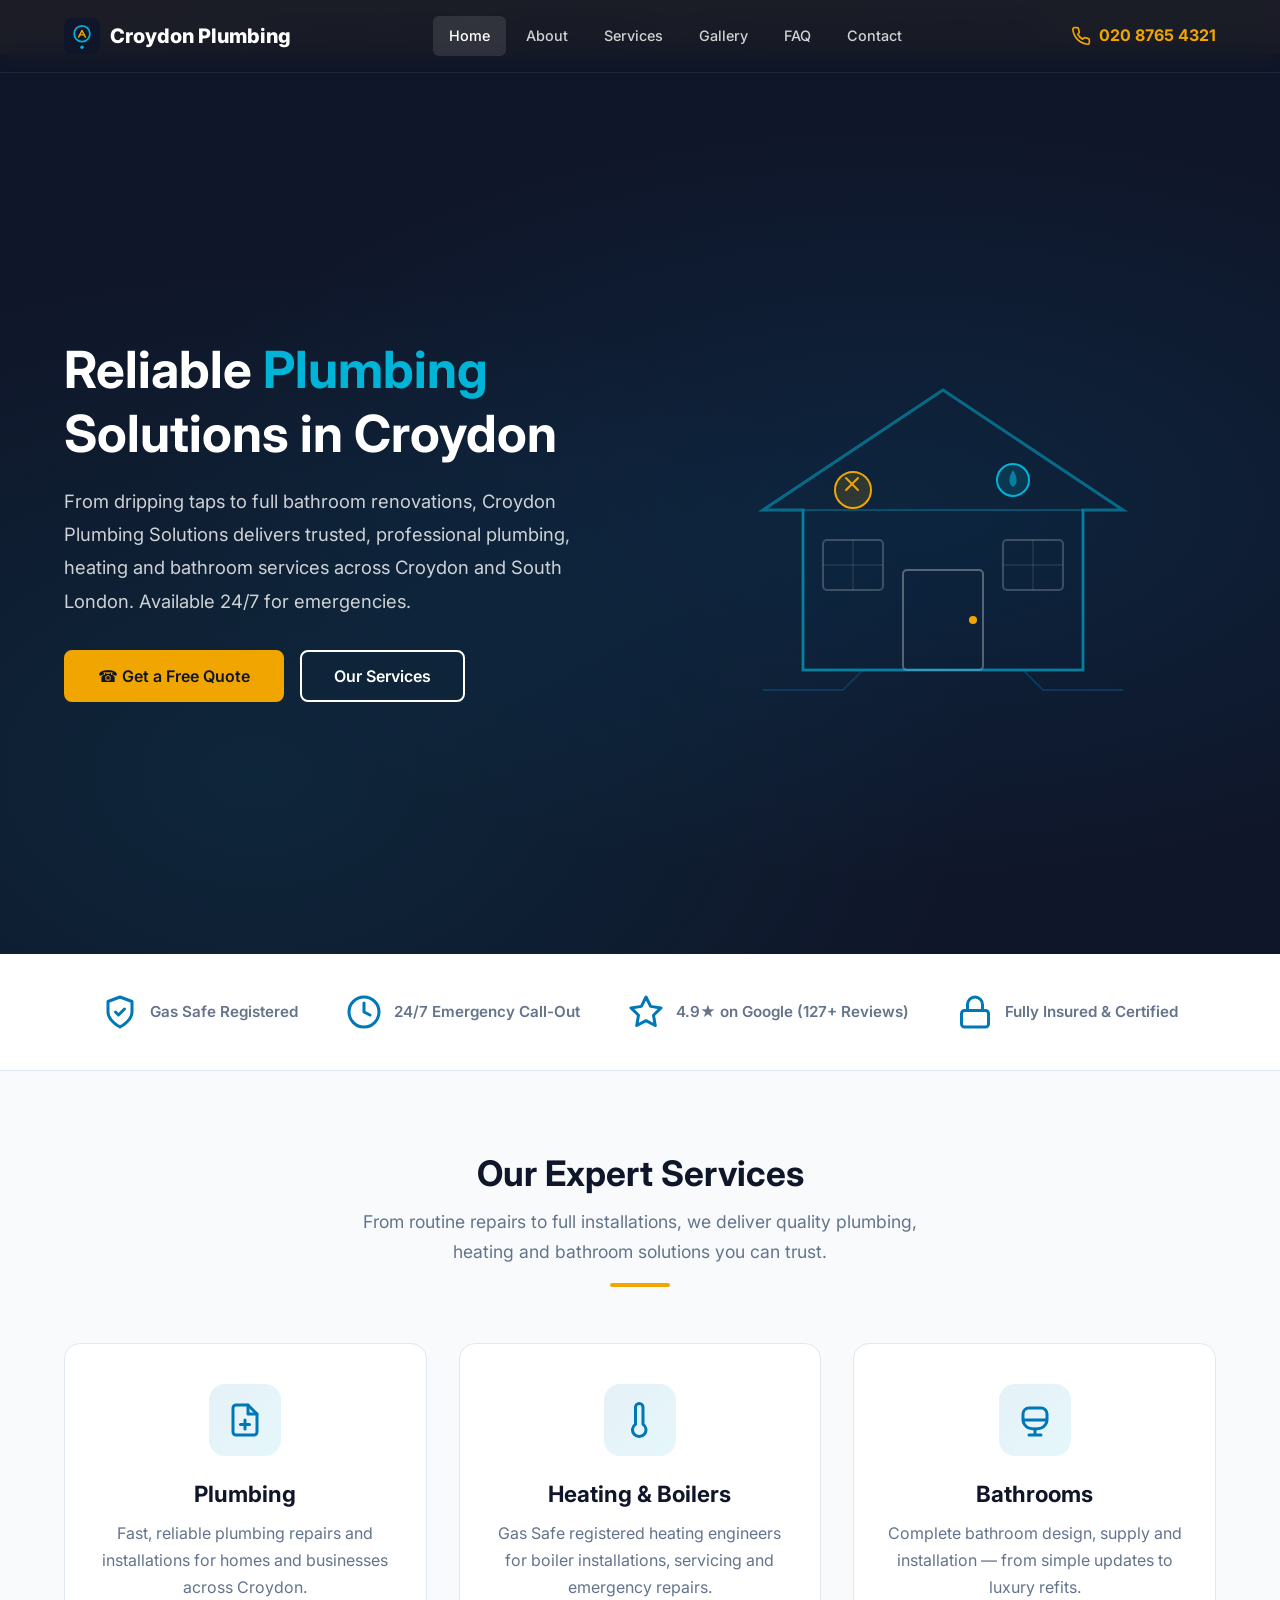
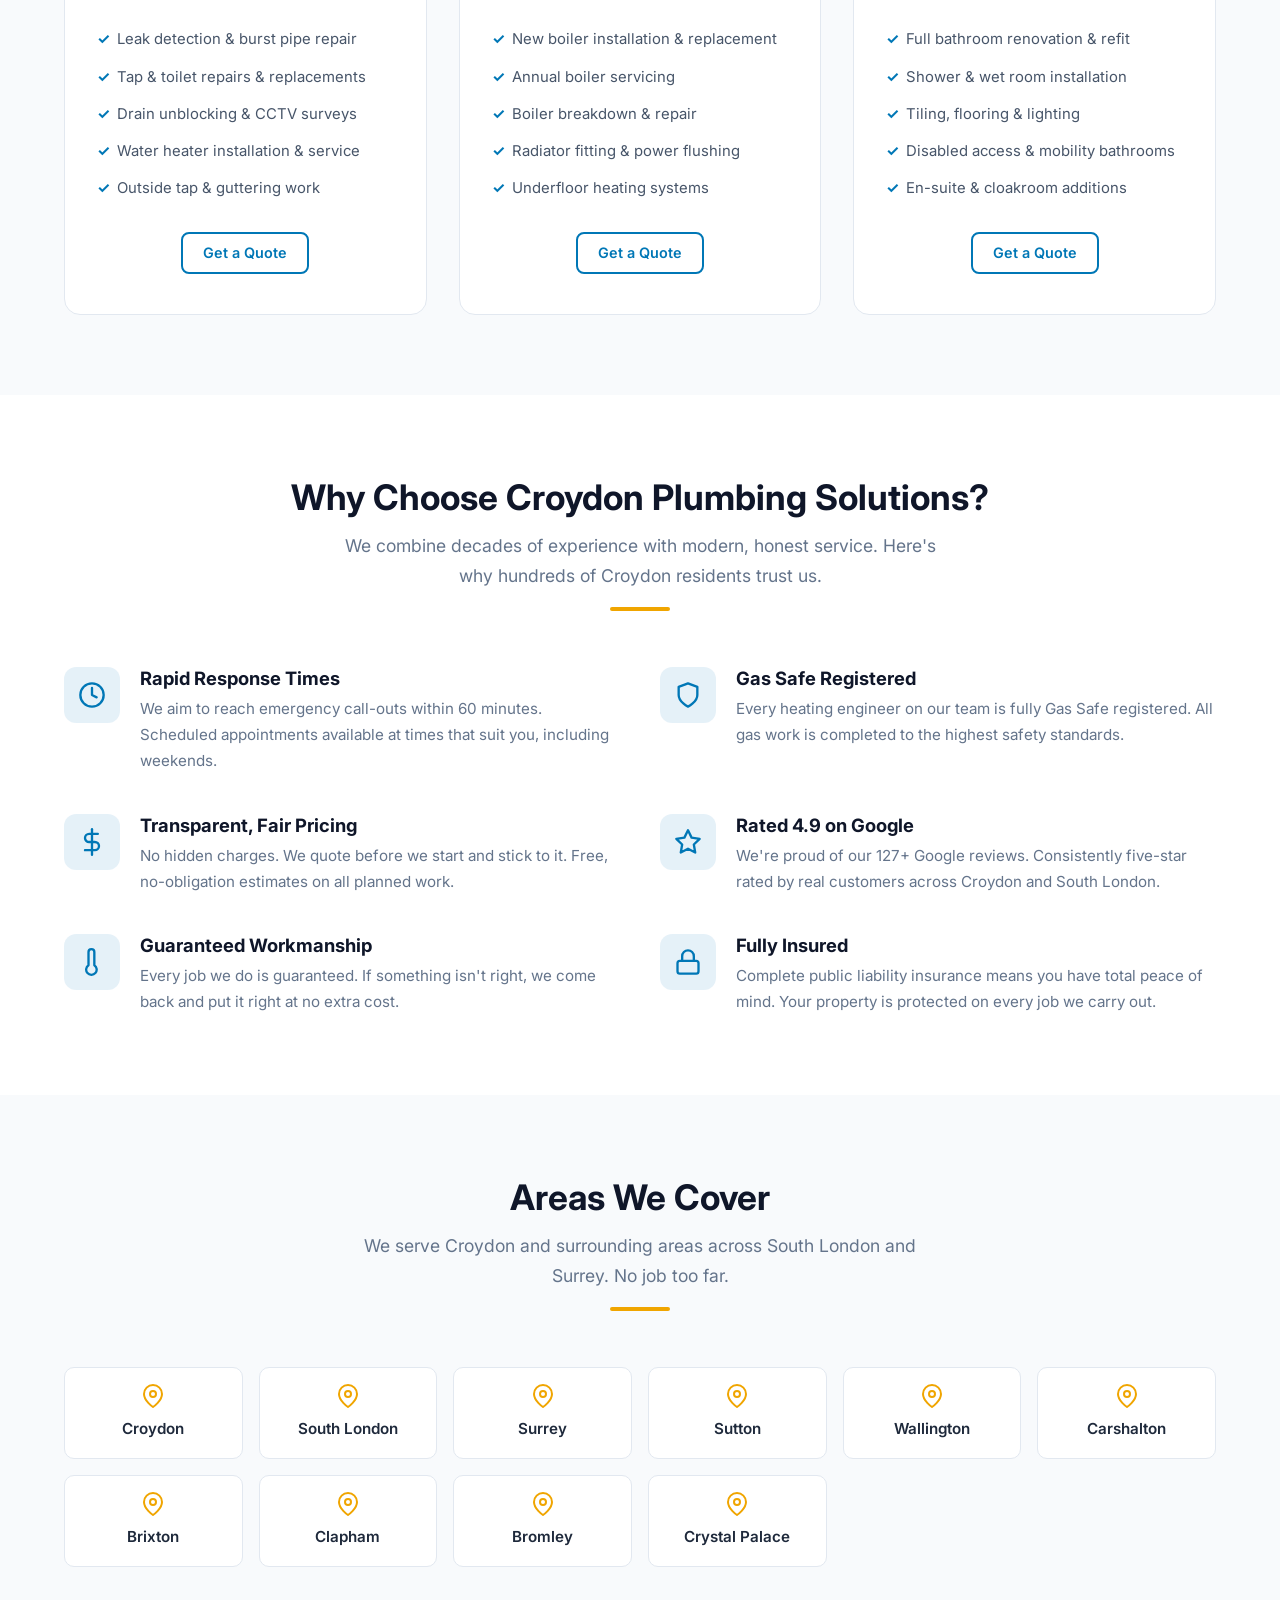
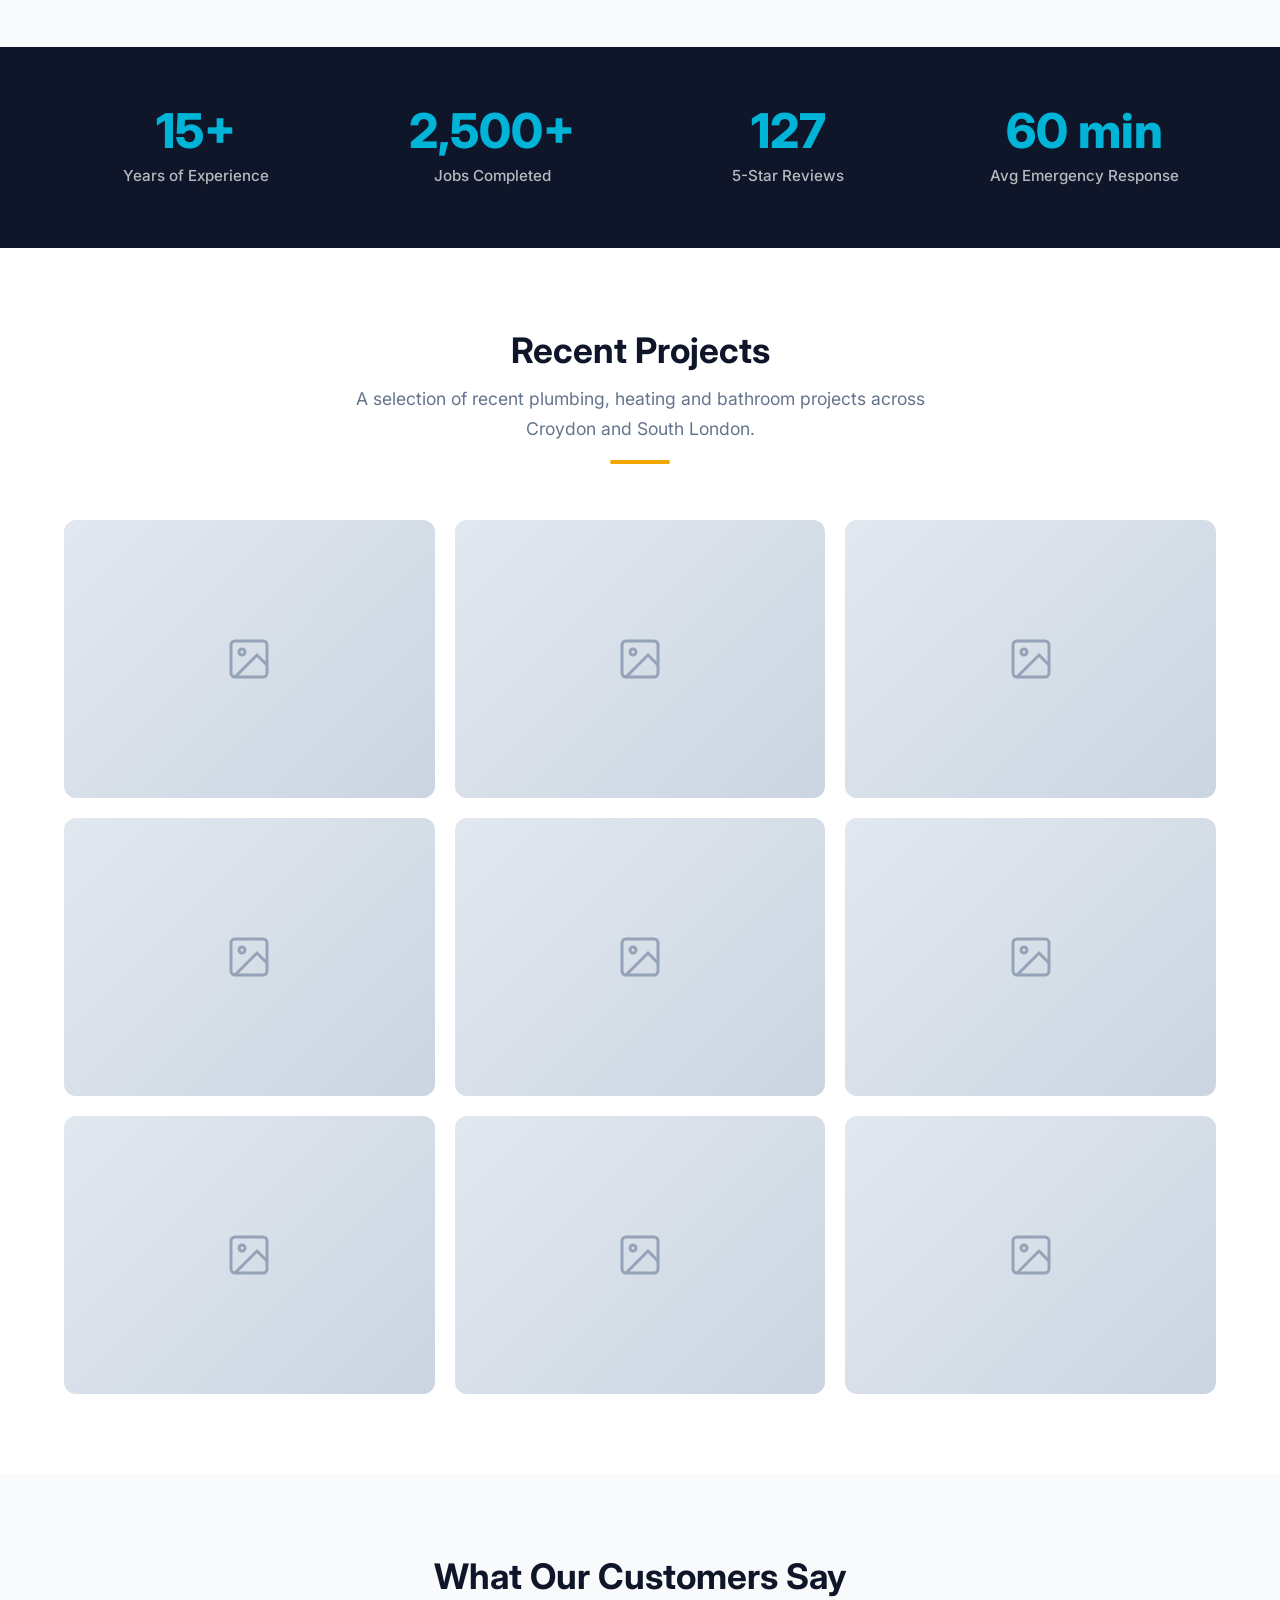
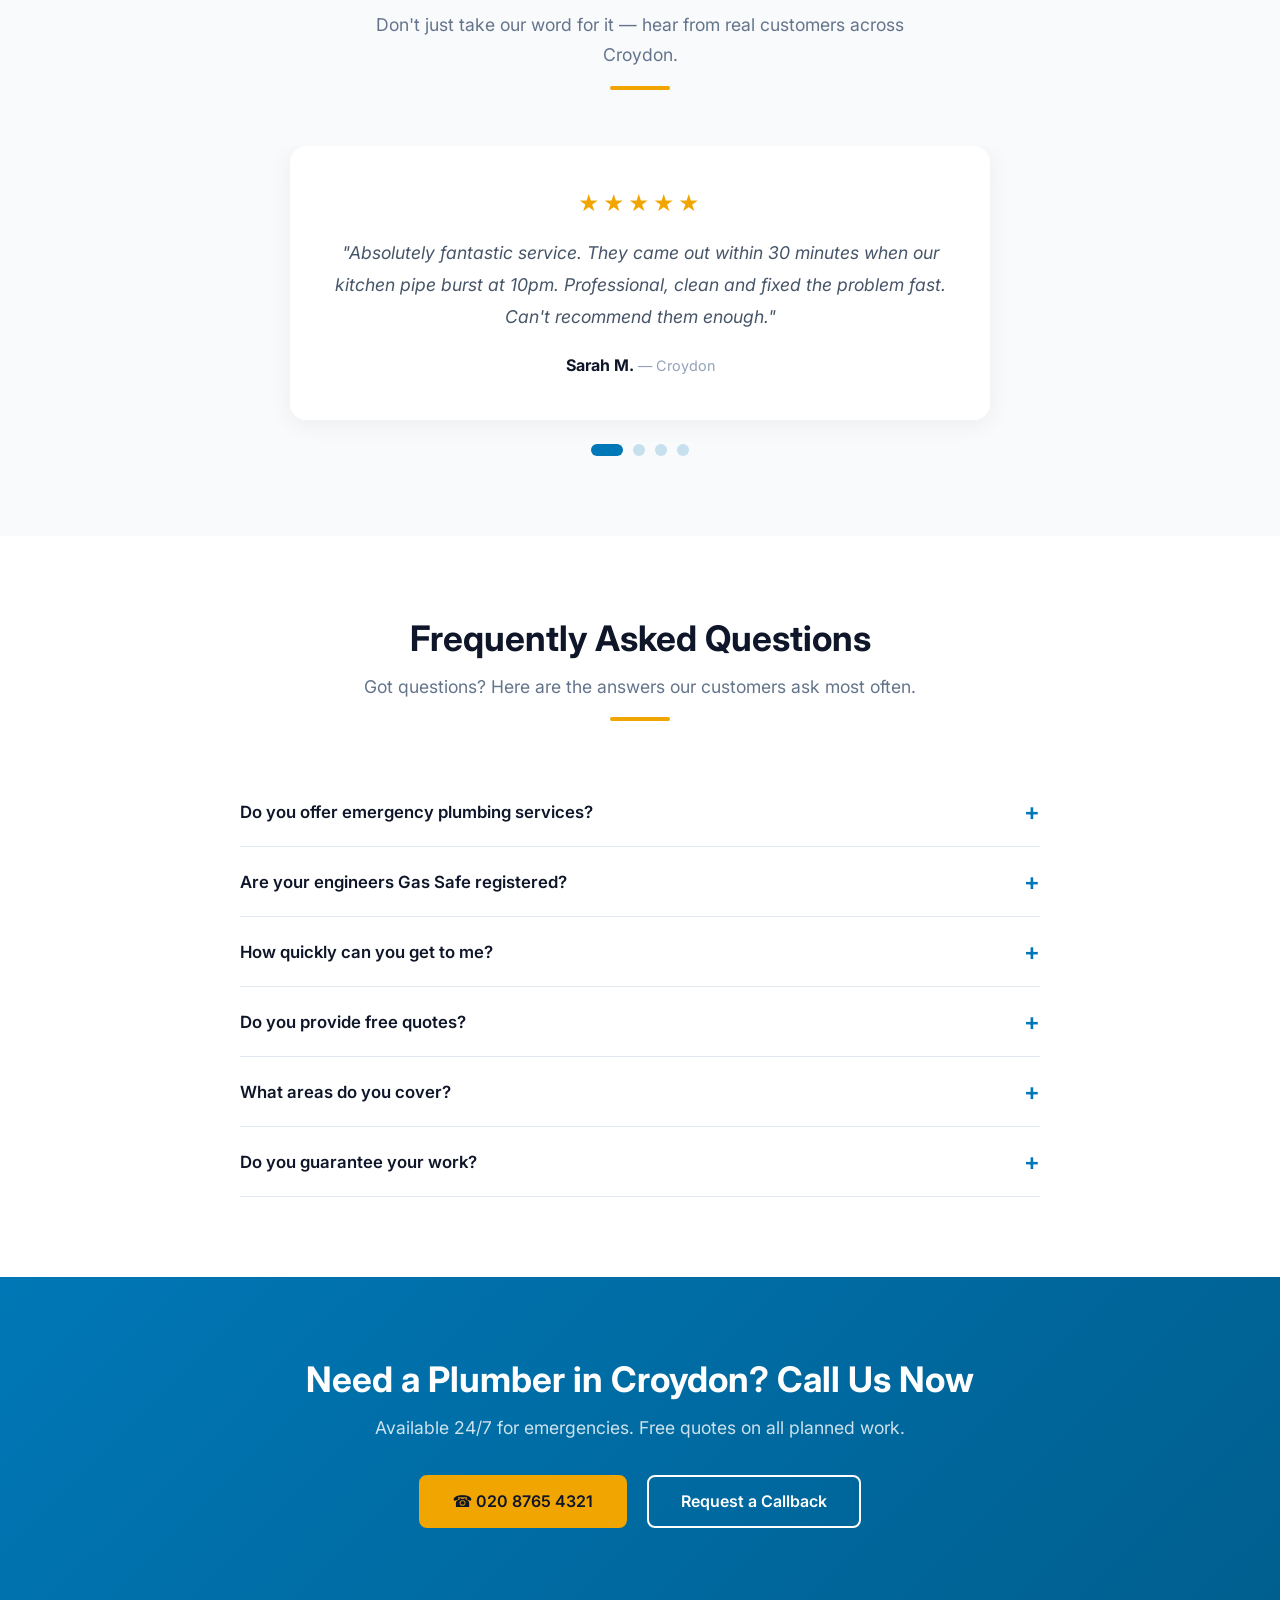
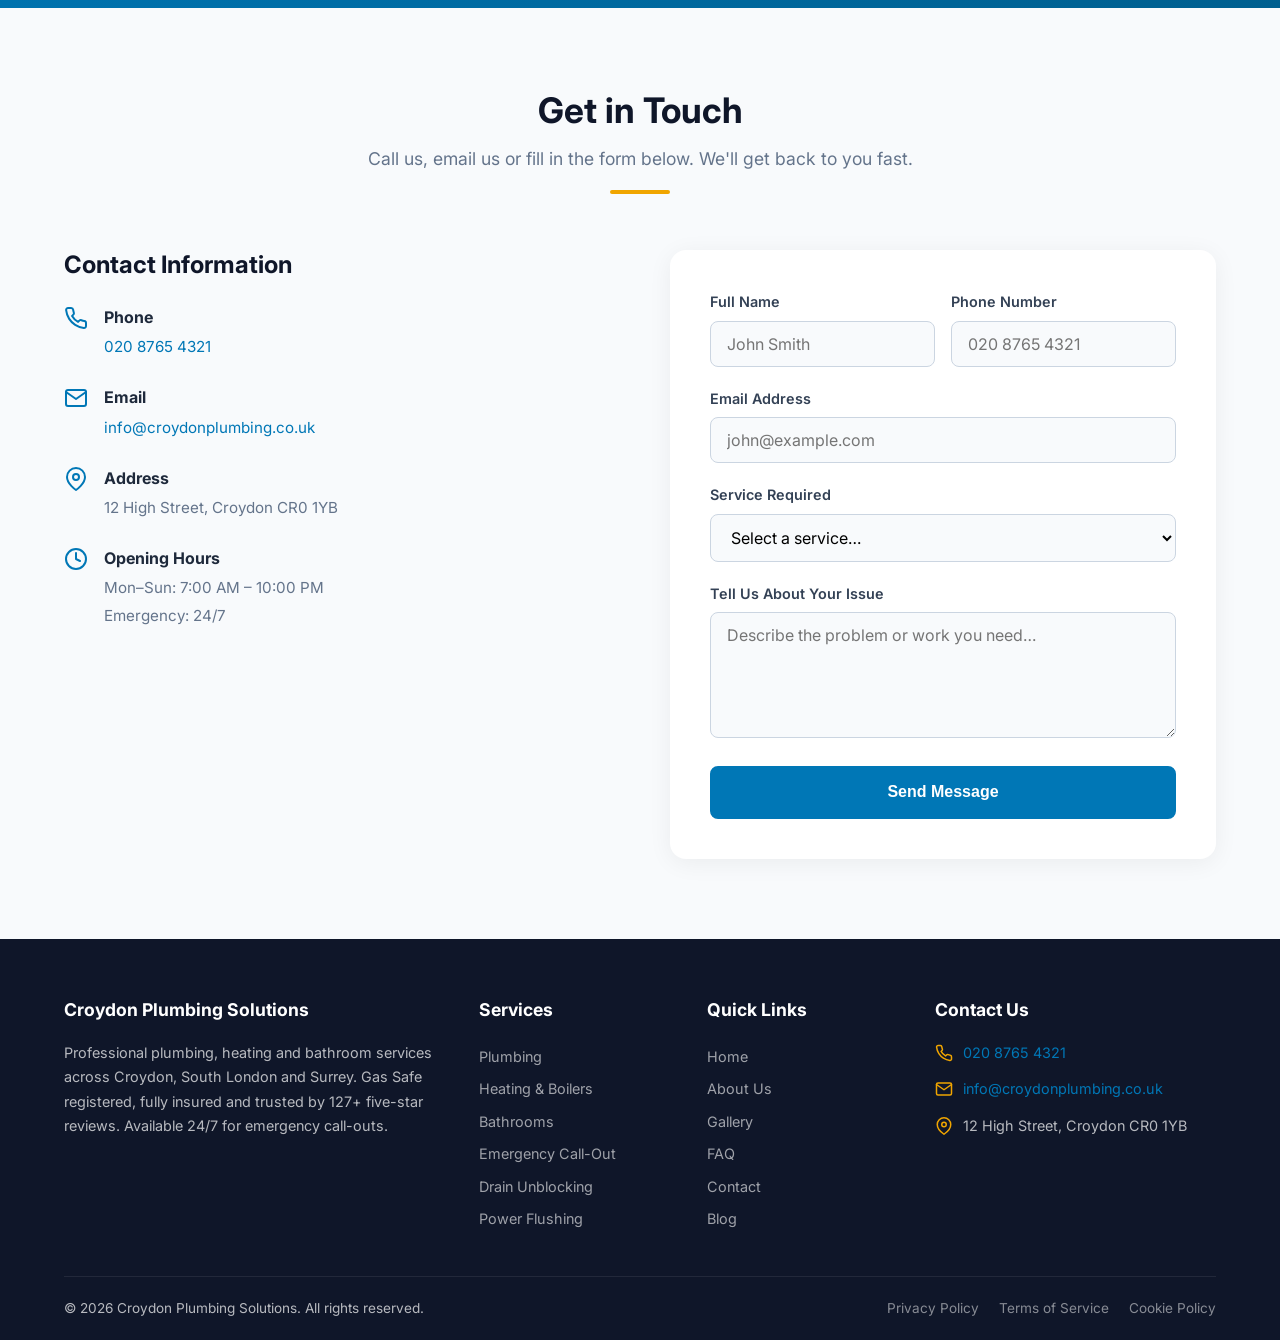
==== index.html @ b71e019d "Initial commit: Croydon Plumbing Solutions - full rebranded clone with blog, legal pages, SEO" ====
<!DOCTYPE html>
<html lang="en-GB">
<head>
  <meta charset="UTF-8">
  <meta name="viewport" content="width=device-width, initial-scale=1.0">
  <title>Croydon Plumbing Solutions | Trusted Plumber in Croydon, South London &amp; Surrey</title>
  <meta name="description" content="Croydon Plumbing Solutions – professional plumbing, heating and bathroom services in Croydon, South London and Surrey. Gas Safe registered. Call 020 8765 4321 for 24/7 emergency plumbing.">
  <meta name="keywords" content="plumber Croydon, heating engineer Croydon, bathroom fitter Croydon, emergency plumber South London, boiler installation Croydon, Gas Safe plumber Surrey">
  <meta name="robots" content="index, follow">
  <link rel="canonical" href="https://senatorpablo.github.io/croydon-plumbing/">

  <!-- Open Graph -->
  <meta property="og:type" content="website">
  <meta property="og:title" content="Croydon Plumbing Solutions | Trusted Plumber in Croydon">
  <meta property="og:description" content="Professional plumbing, heating and bathroom services in Croydon, South London and Surrey. Gas Safe registered. 24/7 emergency call-out.">
  <meta property="og:url" content="https://senatorpablo.github.io/croydon-plumbing/">
  <meta property="og:image" content="https://senatorpablo.github.io/croydon-plumbing/og-image.svg">
  <meta property="og:locale" content="en_GB">
  <meta property="og:site_name" content="Croydon Plumbing Solutions">

  <!-- Twitter Card -->
  <meta name="twitter:card" content="summary_large_image">
  <meta name="twitter:title" content="Croydon Plumbing Solutions | Trusted Plumber in Croydon">
  <meta name="twitter:description" content="Professional plumbing, heating and bathroom services. Gas Safe registered. 24/7 emergency call-out.">

  <!-- Favicon -->
  <link rel="icon" type="image/svg+xml" href="favicon.svg">

  <!-- Font -->
  <link rel="preconnect" href="https://fonts.googleapis.com">
  <link rel="preconnect" href="https://fonts.gstatic.com" crossorigin>
  <link href="https://fonts.googleapis.com/css2?family=Inter:wght@400;500;600;700;800&display=swap" rel="stylesheet">

  <!-- Stylesheet -->
  <link rel="stylesheet" href="styles.css">

  <!-- JSON-LD: Organization -->
  <script type="application/ld+json">
  {
    "@context": "https://schema.org",
    "@type": "Organization",
    "name": "Croydon Plumbing Solutions",
    "url": "https://senatorpablo.github.io/croydon-plumbing/",
    "logo": "https://senatorpablo.github.io/croydon-plumbing/favicon.svg",
    "contactPoint": {
      "@type": "ContactPoint",
      "telephone": "+44-20-8765-4321",
      "contactType": "customer service",
      "areaServed": ["Croydon","South London","Surrey"],
      "availableLanguage": "English"
    },
    "sameAs": []
  }
  </script>

  <!-- JSON-LD: LocalBusiness -->
  <script type="application/ld+json">
  {
    "@context": "https://schema.org",
    "@type": "Plumber",
    "name": "Croydon Plumbing Solutions",
    "image": "https://senatorpablo.github.io/croydon-plumbing/og-image.svg",
    "telephone": "+44-20-8765-4321",
    "email": "info@croydonplumbing.co.uk",
    "address": {
      "@type": "PostalAddress",
      "streetAddress": "12 High Street",
      "addressLocality": "Croydon",
      "addressRegion": "Surrey",
      "postalCode": "CR0 1YB",
      "addressCountry": "GB"
    },
    "url": "https://senatorpablo.github.io/croydon-plumbing/",
    "priceRange": "££",
    "areaServed": ["Croydon","South London","Surrey","Sutton","Wallington","Carshalton","Brixton","Clapham","Bromley","Crystal Palace"],
    "aggregateRating": {
      "@type": "AggregateRating",
      "ratingValue": "4.9",
      "reviewCount": "127"
    },
    "openingHoursSpecification": {
      "@type": "OpeningHoursSpecification",
      "dayOfWeek": ["Monday","Tuesday","Wednesday","Thursday","Friday","Saturday","Sunday"],
      "opens": "07:00",
      "closes": "22:00"
    }
  }
  </script>

  <!-- JSON-LD: Service -->
  <script type="application/ld+json">
  {
    "@context": "https://schema.org",
    "@type": "Service",
    "serviceType": "Plumbing",
    "provider": {
      "@type": "Plumber",
      "name": "Croydon Plumbing Solutions"
    },
    "areaServed": "Croydon",
    "description": "Professional plumbing, heating and bathroom installation and repair services in Croydon and surrounding areas."
  }
  </script>

  <!-- JSON-LD: FAQPage -->
  <script type="application/ld+json">
  {
    "@context": "https://schema.org",
    "@type": "FAQPage",
    "mainEntity": [
      {
        "@type": "Question",
        "name": "Do you offer emergency plumbing services?",
        "acceptedAnswer": {
          "@type": "Answer",
          "text": "Yes, we offer 24/7 emergency plumbing services across Croydon and South London. Call us on 020 8765 4321 any time, day or night."
        }
      },
      {
        "@type": "Question",
        "name": "Are your engineers Gas Safe registered?",
        "acceptedAnswer": {
          "@type": "Answer",
          "text": "All our heating engineers are fully Gas Safe registered, ensuring all gas work is completed safely and to the highest standards."
        }
      },
      {
        "@type": "Question",
        "name": "How quickly can you get to me?",
        "acceptedAnswer": {
          "@type": "Answer",
          "text": "For emergencies, we aim to reach you within 60 minutes of your call. For scheduled appointments, we offer flexible same-day and next-day slots."
        }
      },
      {
        "@type": "Question",
        "name": "Do you provide free quotes?",
        "acceptedAnswer": {
          "@type": "Answer",
          "text": "Yes, we provide free, no-obligation quotes for all planned work. Call us or fill in the contact form on our website."
        }
      },
      {
        "@type": "Question",
        "name": "What areas do you cover?",
        "acceptedAnswer": {
          "@type": "Answer",
          "text": "We cover Croydon, South London, Surrey, Sutton, Wallington, Carshalton, Brixton, Clapham, Bromley, and Crystal Palace."
        }
      }
    ]
  }
  </script>
</head>
<body>

  <!-- ===== EMERGENCY BANNER ===== -->
  <div class="emergency-banner">
    🚨 24/7 Emergency Plumbing — Call <a href="tel:02087654321">020 8765 4321</a> Now — Fast Response Across Croydon &amp; South London
  </div>

  <!-- ===== NAVIGATION ===== -->
  <nav class="navbar" role="navigation" aria-label="Main navigation">
    <div class="container">
      <a href="/" class="nav-logo" aria-label="Croydon Plumbing Solutions Home">
        <svg viewBox="0 0 64 64" xmlns="http://www.w3.org/2000/svg" aria-hidden="true"><rect width="64" height="64" rx="14" fill="#0F1629"/><circle cx="32" cy="28" r="14" fill="none" stroke="#00B4D8" stroke-width="3"/><path d="M26 34L32 22L38 34" fill="none" stroke="#F0A500" stroke-width="2.5" stroke-linecap="round" stroke-linejoin="round"/><line x1="28" y1="30" x2="36" y2="30" stroke="#F0A500" stroke-width="2" stroke-linecap="round"/><circle cx="32" cy="52" r="3" fill="#00B4D8"/></svg>
        Croydon Plumbing
      </a>
      <div class="nav-links" id="navLinks">
        <a href="#home" class="active">Home</a>
        <a href="#about">About</a>
        <a href="#services">Services</a>
        <a href="#gallery">Gallery</a>
        <a href="#faq">FAQ</a>
        <a href="#contact">Contact</a>
      </div>
      <div class="nav-cta" id="navCta">
        <a href="tel:02087654321" class="nav-phone">
          <svg viewBox="0 0 24 24" fill="none" stroke="currentColor" stroke-width="2" stroke-linecap="round" stroke-linejoin="round"><path d="M22 16.92v3a2 2 0 0 1-2.18 2 19.79 19.79 0 0 1-8.63-3.07 19.5 19.5 0 0 1-6-6A19.79 19.79 0 0 1 2.12 4.18 2 2 0 0 1 4.11 2h3a2 2 0 0 1 2 1.72c.127.96.361 1.903.7 2.81a2 2 0 0 1-.45 2.11L8.09 9.91a16 16 0 0 0 6 6l1.27-1.27a2 2 0 0 1 2.11-.45c.907.339 1.85.573 2.81.7A2 2 0 0 1 22 16.92z"/></svg>
          020 8765 4321
        </a>
      </div>
      <button class="hamburger" id="hamburger" aria-label="Toggle menu" aria-expanded="false">
        <span></span><span></span><span></span>
      </button>
    </div>
  </nav>

  <!-- ===== HERO ===== -->
  <section class="hero" id="home">
    <div class="container">
      <div class="hero-grid">
        <div class="hero-content">
          <h1>Reliable <span>Plumbing</span> Solutions in Croydon</h1>
          <p>From dripping taps to full bathroom renovations, Croydon Plumbing Solutions delivers trusted, professional plumbing, heating and bathroom services across Croydon and South London. Available 24/7 for emergencies.</p>
          <div class="hero-buttons">
            <a href="#contact" class="btn btn-gold">☎ Get a Free Quote</a>
            <a href="#services" class="btn btn-outline">Our Services</a>
          </div>
        </div>
        <div class="hero-visual">
          <svg class="hero-illustration" viewBox="0 0 480 380" xmlns="http://www.w3.org/2000/svg" aria-hidden="true">
            <!-- House outline -->
            <path d="M240 40L60 160H100V320H380V160H420L240 40Z" fill="none" stroke="#00B4D8" stroke-width="3" opacity=".5"/>
            <rect x="100" y="160" width="280" height="160" fill="rgba(0,119,182,0.05)" stroke="#00B4D8" stroke-width="2" opacity=".3"/>
            <!-- Door -->
            <rect x="200" y="220" width="80" height="100" rx="4" fill="none" stroke="rgba(255,255,255,.3)" stroke-width="2"/>
            <circle cx="270" cy="270" r="4" fill="#F0A500"/>
            <!-- Window left -->
            <rect x="120" y="190" width="60" height="50" rx="4" fill="none" stroke="rgba(255,255,255,.2)" stroke-width="2"/>
            <line x1="150" y1="190" x2="150" y2="240" stroke="rgba(255,255,255,.15)" stroke-width="1"/>
            <line x1="120" y1="215" x2="180" y2="215" stroke="rgba(255,255,255,.15)" stroke-width="1"/>
            <!-- Window right -->
            <rect x="300" y="190" width="60" height="50" rx="4" fill="none" stroke="rgba(255,255,255,.2)" stroke-width="2"/>
            <line x1="330" y1="190" x2="330" y2="240" stroke="rgba(255,255,255,.15)" stroke-width="1"/>
            <line x1="300" y1="215" x2="360" y2="215" stroke="rgba(255,255,255,.15)" stroke-width="1"/>
            <!-- Wrench icon on house -->
            <circle cx="150" cy="140" r="18" fill="rgba(240,165,0,0.15)" stroke="#F0A500" stroke-width="2"/>
            <path d="M143 140L155 128M143 128L155 140" stroke="#F0A500" stroke-width="2" stroke-linecap="round"/>
            <!-- Water drop -->
            <circle cx="310" cy="130" r="16" fill="rgba(0,180,216,0.15)" stroke="#00B4D8" stroke-width="2"/>
            <path d="M310 120C310 120 302 132 310 137C318 132 310 120 310 120Z" fill="#00B4D8" opacity=".6"/>
            <!-- Pipe lines -->
            <path d="M60 340H140L160 320H320L340 340H420" fill="none" stroke="#0077B6" stroke-width="2" opacity=".3"/>
          </svg>
        </div>
      </div>
    </div>
  </section>

  <!-- ===== TRUST BADGES ===== -->
  <section class="trust-badges">
    <div class="container">
      <div class="trust-badge fade-up">
        <svg viewBox="0 0 24 24" fill="none" stroke="currentColor" stroke-width="2" stroke-linecap="round" stroke-linejoin="round"><path d="M12 22s8-4 8-10V5l-8-3-8 3v7c0 6 8 10 8 10z"/><path d="M9 12l2 2 4-4"/></svg>
        Gas Safe Registered
      </div>
      <div class="trust-badge fade-up delay-1">
        <svg viewBox="0 0 24 24" fill="none" stroke="currentColor" stroke-width="2" stroke-linecap="round" stroke-linejoin="round"><circle cx="12" cy="12" r="10"/><polyline points="12 6 12 12 16 14"/></svg>
        24/7 Emergency Call-Out
      </div>
      <div class="trust-badge fade-up delay-2">
        <svg viewBox="0 0 24 24" fill="none" stroke="currentColor" stroke-width="2" stroke-linecap="round" stroke-linejoin="round"><polygon points="12 2 15.09 8.26 22 9.27 17 14.14 18.18 21.02 12 17.77 5.82 21.02 7 14.14 2 9.27 8.91 8.26 12 2"/></svg>
        4.9★ on Google (127+ Reviews)
      </div>
      <div class="trust-badge fade-up delay-3">
        <svg viewBox="0 0 24 24" fill="none" stroke="currentColor" stroke-width="2" stroke-linecap="round" stroke-linejoin="round"><rect x="3" y="11" width="18" height="11" rx="2" ry="2"/><path d="M7 11V7a5 5 0 0 1 10 0v4"/></svg>
        Fully Insured &amp; Certified
      </div>
    </div>
  </section>

  <!-- ===== SERVICES ===== -->
  <section class="section-pad bg-light" id="services">
    <div class="container">
      <div class="section-title fade-up">
        <h2>Our Expert Services</h2>
        <p>From routine repairs to full installations, we deliver quality plumbing, heating and bathroom solutions you can trust.</p>
        <div class="accent-line"></div>
      </div>
      <div class="services-grid">
        <!-- Plumbing -->
        <div class="service-card fade-up">
          <div class="service-icon">
            <svg viewBox="0 0 24 24" fill="none" stroke="currentColor" stroke-width="2" stroke-linecap="round" stroke-linejoin="round"><path d="M14 2H6a2 2 0 0 0-2 2v16a2 2 0 0 0 2 2h12a2 2 0 0 0 2-2V8z"/><polyline points="14 2 14 8 20 8"/><line x1="12" y1="18" x2="12" y2="12"/><line x1="9" y1="15" x2="15" y2="15"/></svg>
          </div>
          <h3>Plumbing</h3>
          <p>Fast, reliable plumbing repairs and installations for homes and businesses across Croydon.</p>
          <ul>
            <li>Leak detection &amp; burst pipe repair</li>
            <li>Tap &amp; toilet repairs &amp; replacements</li>
            <li>Drain unblocking &amp; CCTV surveys</li>
            <li>Water heater installation &amp; service</li>
            <li>Outside tap &amp; guttering work</li>
          </ul>
          <a href="#contact" class="btn btn-outline-blue btn-sm">Get a Quote</a>
        </div>
        <!-- Heating -->
        <div class="service-card fade-up delay-1">
          <div class="service-icon">
            <svg viewBox="0 0 24 24" fill="none" stroke="currentColor" stroke-width="2" stroke-linecap="round" stroke-linejoin="round"><path d="M14 14.76V3.5a2.5 2.5 0 0 0-5 0v11.26a4.5 4.5 0 1 0 5 0z"/></svg>
          </div>
          <h3>Heating &amp; Boilers</h3>
          <p>Gas Safe registered heating engineers for boiler installations, servicing and emergency repairs.</p>
          <ul>
            <li>New boiler installation &amp; replacement</li>
            <li>Annual boiler servicing</li>
            <li>Boiler breakdown &amp; repair</li>
            <li>Radiator fitting &amp; power flushing</li>
            <li>Underfloor heating systems</li>
          </ul>
          <a href="#contact" class="btn btn-outline-blue btn-sm">Get a Quote</a>
        </div>
        <!-- Bathrooms -->
        <div class="service-card fade-up delay-2">
          <div class="service-icon">
            <svg viewBox="0 0 24 24" fill="none" stroke="currentColor" stroke-width="2" stroke-linecap="round" stroke-linejoin="round"><path d="M4 12H20M4 12C4 12 4 18 12 18C20 18 20 12 20 12M4 12V8a4 4 0 0 1 4-4h8a4 4 0 0 1 4 4v4"/><path d="M12 18v4M8 22h8"/></svg>
          </div>
          <h3>Bathrooms</h3>
          <p>Complete bathroom design, supply and installation — from simple updates to luxury refits.</p>
          <ul>
            <li>Full bathroom renovation &amp; refit</li>
            <li>Shower &amp; wet room installation</li>
            <li>Tiling, flooring &amp; lighting</li>
            <li>Disabled access &amp; mobility bathrooms</li>
            <li>En-suite &amp; cloakroom additions</li>
          </ul>
          <a href="#contact" class="btn btn-outline-blue btn-sm">Get a Quote</a>
        </div>
      </div>
    </div>
  </section>

  <!-- ===== WHY CHOOSE US ===== -->
  <section class="section-pad" id="about">
    <div class="container">
      <div class="section-title fade-up">
        <h2>Why Choose Croydon Plumbing Solutions?</h2>
        <p>We combine decades of experience with modern, honest service. Here's why hundreds of Croydon residents trust us.</p>
        <div class="accent-line"></div>
      </div>
      <div class="why-grid">
        <div class="why-card fade-up">
          <div class="why-icon">
            <svg viewBox="0 0 24 24" fill="none" stroke="currentColor" stroke-width="2" stroke-linecap="round" stroke-linejoin="round"><circle cx="12" cy="12" r="10"/><polyline points="12 6 12 12 16 14"/></svg>
          </div>
          <div>
            <h3>Rapid Response Times</h3>
            <p>We aim to reach emergency call-outs within 60 minutes. Scheduled appointments available at times that suit you, including weekends.</p>
          </div>
        </div>
        <div class="why-card fade-up delay-1">
          <div class="why-icon">
            <svg viewBox="0 0 24 24" fill="none" stroke="currentColor" stroke-width="2" stroke-linecap="round" stroke-linejoin="round"><path d="M12 22s8-4 8-10V5l-8-3-8 3v7c0 6 8 10 8 10z"/></svg>
          </div>
          <div>
            <h3>Gas Safe Registered</h3>
            <p>Every heating engineer on our team is fully Gas Safe registered. All gas work is completed to the highest safety standards.</p>
          </div>
        </div>
        <div class="why-card fade-up delay-2">
          <div class="why-icon">
            <svg viewBox="0 0 24 24" fill="none" stroke="currentColor" stroke-width="2" stroke-linecap="round" stroke-linejoin="round"><line x1="12" y1="1" x2="12" y2="23"/><path d="M17 5H9.5a3.5 3.5 0 0 0 0 7h5a3.5 3.5 0 0 1 0 7H6"/></svg>
          </div>
          <div>
            <h3>Transparent, Fair Pricing</h3>
            <p>No hidden charges. We quote before we start and stick to it. Free, no-obligation estimates on all planned work.</p>
          </div>
        </div>
        <div class="why-card fade-up delay-3">
          <div class="why-icon">
            <svg viewBox="0 0 24 24" fill="none" stroke="currentColor" stroke-width="2" stroke-linecap="round" stroke-linejoin="round"><polygon points="12 2 15.09 8.26 22 9.27 17 14.14 18.18 21.02 12 17.77 5.82 21.02 7 14.14 2 9.27 8.91 8.26 12 2"/></svg>
          </div>
          <div>
            <h3>Rated 4.9 on Google</h3>
            <p>We're proud of our 127+ Google reviews. Consistently five-star rated by real customers across Croydon and South London.</p>
          </div>
        </div>
        <div class="why-card fade-up">
          <div class="why-icon">
            <svg viewBox="0 0 24 24" fill="none" stroke="currentColor" stroke-width="2" stroke-linecap="round" stroke-linejoin="round"><path d="M14 14.76V3.5a2.5 2.5 0 0 0-5 0v11.26a4.5 4.5 0 1 0 5 0z"/></svg>
          </div>
          <div>
            <h3>Guaranteed Workmanship</h3>
            <p>Every job we do is guaranteed. If something isn't right, we come back and put it right at no extra cost.</p>
          </div>
        </div>
        <div class="why-card fade-up delay-1">
          <div class="why-icon">
            <svg viewBox="0 0 24 24" fill="none" stroke="currentColor" stroke-width="2" stroke-linecap="round" stroke-linejoin="round"><rect x="3" y="11" width="18" height="11" rx="2" ry="2"/><path d="M7 11V7a5 5 0 0 1 10 0v4"/></svg>
          </div>
          <div>
            <h3>Fully Insured</h3>
            <p>Complete public liability insurance means you have total peace of mind. Your property is protected on every job we carry out.</p>
          </div>
        </div>
      </div>
    </div>
  </section>

  <!-- ===== AREAS COVERED ===== -->
  <section class="section-pad bg-light">
    <div class="container">
      <div class="section-title fade-up">
        <h2>Areas We Cover</h2>
        <p>We serve Croydon and surrounding areas across South London and Surrey. No job too far.</p>
        <div class="accent-line"></div>
      </div>
      <div class="areas-grid">
        <div class="area-tag fade-up"><svg viewBox="0 0 24 24" fill="none" stroke="currentColor" stroke-width="2"><path d="M21 10c0 7-9 13-9 13s-9-6-9-13a9 9 0 0 1 18 0z"/><circle cx="12" cy="10" r="3"/></svg>Croydon</div>
        <div class="area-tag fade-up delay-1"><svg viewBox="0 0 24 24" fill="none" stroke="currentColor" stroke-width="2"><path d="M21 10c0 7-9 13-9 13s-9-6-9-13a9 9 0 0 1 18 0z"/><circle cx="12" cy="10" r="3"/></svg>South London</div>
        <div class="area-tag fade-up delay-2"><svg viewBox="0 0 24 24" fill="none" stroke="currentColor" stroke-width="2"><path d="M21 10c0 7-9 13-9 13s-9-6-9-13a9 9 0 0 1 18 0z"/><circle cx="12" cy="10" r="3"/></svg>Surrey</div>
        <div class="area-tag fade-up delay-3"><svg viewBox="0 0 24 24" fill="none" stroke="currentColor" stroke-width="2"><path d="M21 10c0 7-9 13-9 13s-9-6-9-13a9 9 0 0 1 18 0z"/><circle cx="12" cy="10" r="3"/></svg>Sutton</div>
        <div class="area-tag fade-up"><svg viewBox="0 0 24 24" fill="none" stroke="currentColor" stroke-width="2"><path d="M21 10c0 7-9 13-9 13s-9-6-9-13a9 9 0 0 1 18 0z"/><circle cx="12" cy="10" r="3"/></svg>Wallington</div>
        <div class="area-tag fade-up delay-1"><svg viewBox="0 0 24 24" fill="none" stroke="currentColor" stroke-width="2"><path d="M21 10c0 7-9 13-9 13s-9-6-9-13a9 9 0 0 1 18 0z"/><circle cx="12" cy="10" r="3"/></svg>Carshalton</div>
        <div class="area-tag fade-up delay-2"><svg viewBox="0 0 24 24" fill="none" stroke="currentColor" stroke-width="2"><path d="M21 10c0 7-9 13-9 13s-9-6-9-13a9 9 0 0 1 18 0z"/><circle cx="12" cy="10" r="3"/></svg>Brixton</div>
        <div class="area-tag fade-up delay-3"><svg viewBox="0 0 24 24" fill="none" stroke="currentColor" stroke-width="2"><path d="M21 10c0 7-9 13-9 13s-9-6-9-13a9 9 0 0 1 18 0z"/><circle cx="12" cy="10" r="3"/></svg>Clapham</div>
        <div class="area-tag fade-up"><svg viewBox="0 0 24 24" fill="none" stroke="currentColor" stroke-width="2"><path d="M21 10c0 7-9 13-9 13s-9-6-9-13a9 9 0 0 1 18 0z"/><circle cx="12" cy="10" r="3"/></svg>Bromley</div>
        <div class="area-tag fade-up delay-1"><svg viewBox="0 0 24 24" fill="none" stroke="currentColor" stroke-width="2"><path d="M21 10c0 7-9 13-9 13s-9-6-9-13a9 9 0 0 1 18 0z"/><circle cx="12" cy="10" r="3"/></svg>Crystal Palace</div>
      </div>
    </div>
  </section>

  <!-- ===== STATS ===== -->
  <section class="stats bg-navy section-pad">
    <div class="container">
      <div class="stats-grid">
        <div class="stat-item fade-up">
          <div class="stat-number" data-count="15" data-suffix="+">0</div>
          <div class="stat-label">Years of Experience</div>
        </div>
        <div class="stat-item fade-up delay-1">
          <div class="stat-number" data-count="2500" data-suffix="+">0</div>
          <div class="stat-label">Jobs Completed</div>
        </div>
        <div class="stat-item fade-up delay-2">
          <div class="stat-number" data-count="127" data-suffix="">0</div>
          <div class="stat-label">5-Star Reviews</div>
        </div>
        <div class="stat-item fade-up delay-3">
          <div class="stat-number" data-count="60" data-suffix=" min">0</div>
          <div class="stat-label">Avg Emergency Response</div>
        </div>
      </div>
    </div>
  </section>

  <!-- ===== GALLERY ===== -->
  <section class="section-pad" id="gallery">
    <div class="container">
      <div class="section-title fade-up">
        <h2>Recent Projects</h2>
        <p>A selection of recent plumbing, heating and bathroom projects across Croydon and South London.</p>
        <div class="accent-line"></div>
      </div>
      <div class="gallery-grid">
        <div class="gallery-item fade-up"><div class="placeholder"><svg viewBox="0 0 24 24" fill="none" stroke="currentColor" stroke-width="1.5"><rect x="3" y="3" width="18" height="18" rx="2"/><circle cx="8.5" cy="8.5" r="1.5"/><path d="M21 15l-5-5L5 21"/></svg></div></div>
        <div class="gallery-item fade-up delay-1"><div class="placeholder"><svg viewBox="0 0 24 24" fill="none" stroke="currentColor" stroke-width="1.5"><rect x="3" y="3" width="18" height="18" rx="2"/><circle cx="8.5" cy="8.5" r="1.5"/><path d="M21 15l-5-5L5 21"/></svg></div></div>
        <div class="gallery-item fade-up delay-2"><div class="placeholder"><svg viewBox="0 0 24 24" fill="none" stroke="currentColor" stroke-width="1.5"><rect x="3" y="3" width="18" height="18" rx="2"/><circle cx="8.5" cy="8.5" r="1.5"/><path d="M21 15l-5-5L5 21"/></svg></div></div>
        <div class="gallery-item fade-up"><div class="placeholder"><svg viewBox="0 0 24 24" fill="none" stroke="currentColor" stroke-width="1.5"><rect x="3" y="3" width="18" height="18" rx="2"/><circle cx="8.5" cy="8.5" r="1.5"/><path d="M21 15l-5-5L5 21"/></svg></div></div>
        <div class="gallery-item fade-up delay-1"><div class="placeholder"><svg viewBox="0 0 24 24" fill="none" stroke="currentColor" stroke-width="1.5"><rect x="3" y="3" width="18" height="18" rx="2"/><circle cx="8.5" cy="8.5" r="1.5"/><path d="M21 15l-5-5L5 21"/></svg></div></div>
        <div class="gallery-item fade-up delay-2"><div class="placeholder"><svg viewBox="0 0 24 24" fill="none" stroke="currentColor" stroke-width="1.5"><rect x="3" y="3" width="18" height="18" rx="2"/><circle cx="8.5" cy="8.5" r="1.5"/><path d="M21 15l-5-5L5 21"/></svg></div></div>
        <div class="gallery-item fade-up"><div class="placeholder"><svg viewBox="0 0 24 24" fill="none" stroke="currentColor" stroke-width="1.5"><rect x="3" y="3" width="18" height="18" rx="2"/><circle cx="8.5" cy="8.5" r="1.5"/><path d="M21 15l-5-5L5 21"/></svg></div></div>
        <div class="gallery-item fade-up delay-1"><div class="placeholder"><svg viewBox="0 0 24 24" fill="none" stroke="currentColor" stroke-width="1.5"><rect x="3" y="3" width="18" height="18" rx="2"/><circle cx="8.5" cy="8.5" r="1.5"/><path d="M21 15l-5-5L5 21"/></svg></div></div>
        <div class="gallery-item fade-up delay-2"><div class="placeholder"><svg viewBox="0 0 24 24" fill="none" stroke="currentColor" stroke-width="1.5"><rect x="3" y="3" width="18" height="18" rx="2"/><circle cx="8.5" cy="8.5" r="1.5"/><path d="M21 15l-5-5L5 21"/></svg></div></div>
      </div>
    </div>
  </section>

  <!-- ===== TESTIMONIALS ===== -->
  <section class="section-pad bg-light">
    <div class="container">
      <div class="section-title fade-up">
        <h2>What Our Customers Say</h2>
        <p>Don't just take our word for it — hear from real customers across Croydon.</p>
        <div class="accent-line"></div>
      </div>
      <div class="testimonial-carousel fade-up">
        <div class="testimonial-track">
          <div class="testimonial-card">
            <div class="inner">
              <div class="stars">★★★★★</div>
              <blockquote>"Absolutely fantastic service. They came out within 30 minutes when our kitchen pipe burst at 10pm. Professional, clean and fixed the problem fast. Can't recommend them enough."</blockquote>
              <div class="author">Sarah M. <span>— Croydon</span></div>
            </div>
          </div>
          <div class="testimonial-card">
            <div class="inner">
              <div class="stars">★★★★★</div>
              <blockquote>"Had a full bathroom refit done by Croydon Plumbing Solutions. The quality of work is outstanding and they finished ahead of schedule. Fair price, no hidden costs. Will definitely use again."</blockquote>
              <div class="author">David K. <span>— Sutton</span></div>
            </div>
          </div>
          <div class="testimonial-card">
            <div class="inner">
              <div class="stars">★★★★★</div>
              <blockquote>"Our boiler broke down in the middle of winter and they had a new one installed within 48 hours. The engineer was Gas Safe registered and very professional. Excellent service."</blockquote>
              <div class="author">Priya R. <span>— Wallington</span></div>
            </div>
          </div>
          <div class="testimonial-card">
            <div class="inner">
              <div class="stars">★★★★★</div>
              <blockquote>"I've used Croydon Plumbing Solutions three times now — tap repair, shower replacement and most recently a radiator fix. Every time they are on time, tidy and charge what they quote. Top firm."</blockquote>
              <div class="author">James T. <span>— Bromley</span></div>
            </div>
          </div>
        </div>
        <div class="carousel-dots">
          <button class="carousel-dot active" aria-label="Slide 1"></button>
          <button class="carousel-dot" aria-label="Slide 2"></button>
          <button class="carousel-dot" aria-label="Slide 3"></button>
          <button class="carousel-dot" aria-label="Slide 4"></button>
        </div>
      </div>
    </div>
  </section>

  <!-- ===== FAQ ===== -->
  <section class="section-pad" id="faq">
    <div class="container">
      <div class="section-title fade-up">
        <h2>Frequently Asked Questions</h2>
        <p>Got questions? Here are the answers our customers ask most often.</p>
        <div class="accent-line"></div>
      </div>
      <div class="faq-list fade-up">
        <div class="faq-item">
          <button class="faq-question">Do you offer emergency plumbing services?</button>
          <div class="faq-answer">
            <p>Yes, we offer 24/7 emergency plumbing services across Croydon and South London. Whether it's a burst pipe, gas leak or overflowing drain, call us on 020 8765 4321 any time, day or night. We aim to reach you within 60 minutes.</p>
          </div>
        </div>
        <div class="faq-item">
          <button class="faq-question">Are your engineers Gas Safe registered?</button>
          <div class="faq-answer">
            <p>Absolutely. All our heating engineers are fully Gas Safe registered, ensuring all gas work — from boiler installation to gas pipe repairs — is completed safely and to the highest regulatory standards.</p>
          </div>
        </div>
        <div class="faq-item">
          <button class="faq-question">How quickly can you get to me?</button>
          <div class="faq-answer">
            <p>For emergencies, we aim to reach you within 60 minutes of your call. For scheduled appointments, we offer flexible same-day and next-day slots across Croydon, South London and Surrey.</p>
          </div>
        </div>
        <div class="faq-item">
          <button class="faq-question">Do you provide free quotes?</button>
          <div class="faq-answer">
            <p>Yes, we provide free, no-obligation quotes for all planned work. Simply call us or fill in the contact form on our website and we'll arrange a convenient time to visit and assess the job.</p>
          </div>
        </div>
        <div class="faq-item">
          <button class="faq-question">What areas do you cover?</button>
          <div class="faq-answer">
            <p>We cover Croydon, South London, Surrey, Sutton, Wallington, Carshalton, Brixton, Clapham, Bromley and Crystal Palace. If you're just outside these areas, give us a call — we may still be able to help.</p>
          </div>
        </div>
        <div class="faq-item">
          <button class="faq-question">Do you guarantee your work?</button>
          <div class="faq-answer">
            <p>Yes. Every job we complete comes with a workmanship guarantee. If something isn't right after we've finished, we'll come back and put it right at no extra cost. Your satisfaction is our priority.</p>
          </div>
        </div>
      </div>
    </div>
  </section>

  <!-- ===== CTA SECTION ===== -->
  <section class="cta-section">
    <div class="container fade-up">
      <h2>Need a Plumber in Croydon? Call Us Now</h2>
      <p>Available 24/7 for emergencies. Free quotes on all planned work.</p>
      <a href="tel:02087654321" class="btn btn-gold">☎ 020 8765 4321</a>
      <a href="#contact" class="btn btn-outline">Request a Callback</a>
    </div>
  </section>

  <!-- ===== CONTACT FORM ===== -->
  <section class="section-pad bg-light" id="contact">
    <div class="container">
      <div class="section-title fade-up">
        <h2>Get in Touch</h2>
        <p>Call us, email us or fill in the form below. We'll get back to you fast.</p>
        <div class="accent-line"></div>
      </div>
      <div class="contact-grid fade-up">
        <div class="contact-info">
          <h3>Contact Information</h3>
          <div class="contact-detail">
            <svg viewBox="0 0 24 24" fill="none" stroke="currentColor" stroke-width="2" stroke-linecap="round" stroke-linejoin="round"><path d="M22 16.92v3a2 2 0 0 1-2.18 2 19.79 19.79 0 0 1-8.63-3.07 19.5 19.5 0 0 1-6-6A19.79 19.79 0 0 1 2.12 4.18 2 2 0 0 1 4.11 2h3a2 2 0 0 1 2 1.72c.127.96.361 1.903.7 2.81a2 2 0 0 1-.45 2.11L8.09 9.91a16 16 0 0 0 6 6l1.27-1.27a2 2 0 0 1 2.11-.45c.907.339 1.85.573 2.81.7A2 2 0 0 1 22 16.92z"/></svg>
            <div>
              <strong>Phone</strong>
              <span><a href="tel:02087654321">020 8765 4321</a></span>
            </div>
          </div>
          <div class="contact-detail">
            <svg viewBox="0 0 24 24" fill="none" stroke="currentColor" stroke-width="2" stroke-linecap="round" stroke-linejoin="round"><path d="M4 4h16c1.1 0 2 .9 2 2v12c0 1.1-.9 2-2 2H4c-1.1 0-2-.9-2-2V6c0-1.1.9-2 2-2z"/><polyline points="22,6 12,13 2,6"/></svg>
            <div>
              <strong>Email</strong>
              <span><a href="mailto:info@croydonplumbing.co.uk">info@croydonplumbing.co.uk</a></span>
            </div>
          </div>
          <div class="contact-detail">
            <svg viewBox="0 0 24 24" fill="none" stroke="currentColor" stroke-width="2" stroke-linecap="round" stroke-linejoin="round"><path d="M21 10c0 7-9 13-9 13s-9-6-9-13a9 9 0 0 1 18 0z"/><circle cx="12" cy="10" r="3"/></svg>
            <div>
              <strong>Address</strong>
              <span>12 High Street, Croydon CR0 1YB</span>
            </div>
          </div>
          <div class="contact-detail">
            <svg viewBox="0 0 24 24" fill="none" stroke="currentColor" stroke-width="2" stroke-linecap="round" stroke-linejoin="round"><circle cx="12" cy="12" r="10"/><polyline points="12 6 12 12 16 14"/></svg>
            <div>
              <strong>Opening Hours</strong>
              <span>Mon–Sun: 7:00 AM – 10:00 PM<br>Emergency: 24/7</span>
            </div>
          </div>
        </div>
        <form class="contact-form" action="https://formspree.io/f/placeholder" method="POST">
          <div class="form-row">
            <div class="form-group">
              <label for="name">Full Name</label>
              <input type="text" id="name" name="name" required placeholder="John Smith">
            </div>
            <div class="form-group">
              <label for="phone">Phone Number</label>
              <input type="tel" id="phone" name="phone" required placeholder="020 8765 4321">
            </div>
          </div>
          <div class="form-group">
            <label for="email">Email Address</label>
            <input type="email" id="email" name="email" required placeholder="john@example.com">
          </div>
          <div class="form-group">
            <label for="service">Service Required</label>
            <select id="service" name="service">
              <option value="">Select a service…</option>
              <option value="plumbing">Plumbing Repair / Installation</option>
              <option value="heating">Heating / Boiler Service</option>
              <option value="bathroom">Bathroom Renovation</option>
              <option value="emergency">Emergency Call-Out</option>
              <option value="other">Other</option>
            </select>
          </div>
          <div class="form-group">
            <label for="message">Tell Us About Your Issue</label>
            <textarea id="message" name="message" rows="5" required placeholder="Describe the problem or work you need…"></textarea>
          </div>
          <button type="submit" class="btn btn-primary" style="width:100%;justify-content:center;">Send Message</button>
        </form>
      </div>
    </div>
  </section>

  <!-- ===== FOOTER ===== -->
  <footer class="footer">
    <div class="container">
      <div class="footer-grid">
        <div>
          <h4>Croydon Plumbing Solutions</h4>
          <p>Professional plumbing, heating and bathroom services across Croydon, South London and Surrey. Gas Safe registered, fully insured and trusted by 127+ five-star reviews. Available 24/7 for emergency call-outs.</p>
        </div>
        <div>
          <h4>Services</h4>
          <div class="footer-links">
            <a href="#services">Plumbing</a>
            <a href="#services">Heating &amp; Boilers</a>
            <a href="#services">Bathrooms</a>
            <a href="#services">Emergency Call-Out</a>
            <a href="#services">Drain Unblocking</a>
            <a href="#services">Power Flushing</a>
          </div>
        </div>
        <div>
          <h4>Quick Links</h4>
          <div class="footer-links">
            <a href="#home">Home</a>
            <a href="#about">About Us</a>
            <a href="#gallery">Gallery</a>
            <a href="#faq">FAQ</a>
            <a href="#contact">Contact</a>
            <a href="blog/common-plumbing-emergencies.html">Blog</a>
          </div>
        </div>
        <div>
          <h4>Contact Us</h4>
          <ul class="footer-contact">
            <li>
              <svg viewBox="0 0 24 24" fill="none" stroke="currentColor" stroke-width="2" stroke-linecap="round" stroke-linejoin="round"><path d="M22 16.92v3a2 2 0 0 1-2.18 2 19.79 19.79 0 0 1-8.63-3.07 19.5 19.5 0 0 1-6-6A19.79 19.79 0 0 1 2.12 4.18 2 2 0 0 1 4.11 2h3a2 2 0 0 1 2 1.72c.127.96.361 1.903.7 2.81a2 2 0 0 1-.45 2.11L8.09 9.91a16 16 0 0 0 6 6l1.27-1.27a2 2 0 0 1 2.11-.45c.907.339 1.85.573 2.81.7A2 2 0 0 1 22 16.92z"/></svg>
              <a href="tel:02087654321">020 8765 4321</a>
            </li>
            <li>
              <svg viewBox="0 0 24 24" fill="none" stroke="currentColor" stroke-width="2" stroke-linecap="round" stroke-linejoin="round"><path d="M4 4h16c1.1 0 2 .9 2 2v12c0 1.1-.9 2-2 2H4c-1.1 0-2-.9-2-2V6c0-1.1.9-2 2-2z"/><polyline points="22,6 12,13 2,6"/></svg>
              <a href="mailto:info@croydonplumbing.co.uk">info@croydonplumbing.co.uk</a>
            </li>
            <li>
              <svg viewBox="0 0 24 24" fill="none" stroke="currentColor" stroke-width="2" stroke-linecap="round" stroke-linejoin="round"><path d="M21 10c0 7-9 13-9 13s-9-6-9-13a9 9 0 0 1 18 0z"/><circle cx="12" cy="10" r="3"/></svg>
              12 High Street, Croydon CR0 1YB
            </li>
          </ul>
        </div>
      </div>
      <div class="footer-bottom">
        <span>© <span class="js-year">2026</span> Croydon Plumbing Solutions. All rights reserved.</span>
        <div class="footer-bottom-links">
          <a href="privacy.html">Privacy Policy</a>
          <a href="terms.html">Terms of Service</a>
          <a href="cookie-policy.html">Cookie Policy</a>
        </div>
      </div>
    </div>
  </footer>

  <!-- Back to Top -->
  <button class="back-to-top" aria-label="Back to top">
    <svg viewBox="0 0 24 24" fill="none" stroke="currentColor" stroke-width="2.5" stroke-linecap="round" stroke-linejoin="round"><polyline points="18 15 12 9 6 15"/></svg>
  </button>

  <script src="app.js"></script>
</body>
</html>
---- styles.css ----
/* ===== CROYDON PLUMBING SOLUTIONS — Main Stylesheet ===== */

/* --- Reset & Base --- */
*, *::before, *::after { box-sizing: border-box; margin: 0; padding: 0; }
html { scroll-behavior: smooth; scroll-padding-top: 80px; }
body {
  font-family: 'Inter', system-ui, -apple-system, BlinkMacSystemFont, 'Segoe UI', sans-serif;
  color: #1e293b;
  background: #fff;
  line-height: 1.7;
  -webkit-font-smoothing: antialiased;
}
img { max-width: 100%; height: auto; display: block; }
a { color: #0077B6; text-decoration: none; transition: color .2s; }
a:hover { color: #00B4D8; }
ul { list-style: none; }
h1, h2, h3, h4, h5, h6 { line-height: 1.25; color: #0F1629; font-weight: 700; }

/* --- Utility --- */
.container { max-width: 1200px; margin: 0 auto; padding: 0 24px; }
.section-pad { padding: 80px 0; }
.text-center { text-align: center; }
.text-gold { color: #F0A500; }
.text-blue { color: #0077B6; }
.text-teal { color: #00B4D8; }
.bg-light { background: #F8FAFC; }
.bg-navy { background: #0F1629; color: #fff; }
.bg-navy h2, .bg-navy h3, .bg-navy h4 { color: #fff; }
.sr-only { position: absolute; width: 1px; height: 1px; padding: 0; margin: -1px; overflow: hidden; clip: rect(0,0,0,0); border: 0; }

/* --- Buttons --- */
.btn {
  display: inline-flex; align-items: center; gap: 8px;
  padding: 14px 32px; border-radius: 8px; font-weight: 600; font-size: 1rem;
  border: 2px solid transparent; cursor: pointer; transition: all .25s ease;
  text-decoration: none; line-height: 1.3;
}
.btn-primary { background: #0077B6; color: #fff; border-color: #0077B6; }
.btn-primary:hover { background: #005f8f; border-color: #005f8f; color: #fff; }
.btn-gold { background: #F0A500; color: #0F1629; border-color: #F0A500; }
.btn-gold:hover { background: #d49000; border-color: #d49000; color: #0F1629; }
.btn-outline { background: transparent; color: #fff; border-color: #fff; }
.btn-outline:hover { background: #fff; color: #0F1629; }
.btn-outline-blue { background: transparent; color: #0077B6; border-color: #0077B6; }
.btn-outline-blue:hover { background: #0077B6; color: #fff; }
.btn-sm { padding: 10px 20px; font-size: .9rem; }

/* --- Sticky Navigation --- */
.navbar {
  position: fixed; top: 0; left: 0; width: 100%; z-index: 1000;
  background: rgba(15, 22, 41, 0.95); backdrop-filter: blur(12px);
  border-bottom: 1px solid rgba(255,255,255,0.08);
  transition: box-shadow .3s;
}
.navbar.scrolled { box-shadow: 0 4px 30px rgba(0,0,0,.3); }
.navbar .container { display: flex; align-items: center; justify-content: space-between; height: 72px; }
.nav-logo { display: flex; align-items: center; gap: 10px; color: #fff; font-weight: 800; font-size: 1.25rem; }
.nav-logo svg { width: 36px; height: 36px; }
.nav-links { display: flex; align-items: center; gap: 4px; }
.nav-links a {
  color: rgba(255,255,255,.8); padding: 8px 16px; border-radius: 6px;
  font-size: .9rem; font-weight: 500; transition: all .2s;
}
.nav-links a:hover, .nav-links a.active { color: #fff; background: rgba(255,255,255,.1); }
.nav-cta { margin-left: 12px; }
.nav-phone { display: flex; align-items: center; gap: 8px; color: #F0A500; font-weight: 700; font-size: 1rem; }
.nav-phone svg { width: 20px; height: 20px; }

/* Mobile menu */
.hamburger { display: none; background: none; border: none; cursor: pointer; padding: 8px; }
.hamburger span { display: block; width: 24px; height: 2px; background: #fff; margin: 5px 0; transition: all .3s; }
.hamburger.open span:nth-child(1) { transform: rotate(45deg) translate(5px, 5px); }
.hamburger.open span:nth-child(2) { opacity: 0; }
.hamburger.open span:nth-child(3) { transform: rotate(-45deg) translate(5px, -5px); }

@media (max-width: 968px) {
  .hamburger { display: block; }
  .nav-links, .nav-cta {
    position: absolute; top: 72px; left: 0; width: 100%;
    background: rgba(15,22,41,.98); flex-direction: column; padding: 16px 24px;
    transform: translateY(-120%); opacity: 0; pointer-events: none; transition: all .3s;
  }
  .nav-links.open, .nav-cta.open { transform: translateY(0); opacity: 1; pointer-events: all; position: relative; top: 0; }
  .nav-links { gap: 0; }
  .nav-links a { display: block; padding: 12px 0; border-bottom: 1px solid rgba(255,255,255,.06); border-radius: 0; }
  .nav-cta { margin-left: 0; padding-bottom: 16px; }
}

/* --- Hero --- */
.hero {
  position: relative; min-height: 100vh; display: flex; align-items: center;
  background: #0F1629; overflow: hidden; padding-top: 72px;
}
.hero::before {
  content: ''; position: absolute; inset: 0;
  background: radial-gradient(ellipse at 70% 50%, rgba(0,119,182,.15) 0%, transparent 60%),
              radial-gradient(ellipse at 20% 80%, rgba(0,180,216,.1) 0%, transparent 50%);
}
.hero-grid { display: grid; grid-template-columns: 1fr 1fr; gap: 60px; align-items: center; position: relative; z-index: 1; }
.hero-content h1 { font-size: 3.2rem; color: #fff; margin-bottom: 20px; }
.hero-content h1 span { color: #00B4D8; }
.hero-content p { font-size: 1.15rem; color: rgba(255,255,255,.8); margin-bottom: 32px; max-width: 520px; line-height: 1.8; }
.hero-buttons { display: flex; gap: 16px; flex-wrap: wrap; margin-bottom: 40px; }
.hero-visual { display: flex; justify-content: center; align-items: center; }
.hero-illustration { width: 100%; max-width: 480px; }
@media (max-width: 968px) {
  .hero-grid { grid-template-columns: 1fr; text-align: center; }
  .hero-content p { margin: 0 auto 32px; }
  .hero-buttons { justify-content: center; }
  .hero-content h1 { font-size: 2.4rem; }
  .hero-illustration { max-width: 320px; }
}

/* --- Emergency Banner --- */
.emergency-banner {
  background: linear-gradient(135deg, #F0A500, #e09200);
  padding: 14px 0; text-align: center; color: #0F1629; font-weight: 700;
  font-size: .95rem; position: relative; z-index: 2;
}
.emergency-banner a { color: #0F1629; text-decoration: underline; font-weight: 800; }

/* --- Trust Badges --- */
.trust-badges { padding: 40px 0; background: #fff; border-bottom: 1px solid #e2e8f0; }
.trust-badges .container { display: flex; justify-content: center; align-items: center; gap: 48px; flex-wrap: wrap; }
.trust-badge { display: flex; align-items: center; gap: 12px; color: #64748b; font-weight: 600; font-size: .95rem; }
.trust-badge svg { width: 36px; height: 36px; color: #0077B6; }

/* --- Section Titles --- */
.section-title { text-align: center; margin-bottom: 56px; }
.section-title h2 { font-size: 2.2rem; margin-bottom: 12px; }
.section-title p { color: #64748b; font-size: 1.1rem; max-width: 600px; margin: 0 auto; }
.section-title .accent-line { width: 60px; height: 4px; background: #F0A500; border-radius: 2px; margin: 16px auto 0; }

/* --- Services --- */
.services-grid { display: grid; grid-template-columns: repeat(3, 1fr); gap: 32px; }
.service-card {
  background: #fff; border-radius: 16px; padding: 40px 32px; text-align: center;
  border: 1px solid #e2e8f0; transition: all .3s ease;
  position: relative; overflow: hidden;
}
.service-card::before {
  content: ''; position: absolute; top: 0; left: 0; width: 100%; height: 4px;
  background: linear-gradient(90deg, #0077B6, #00B4D8); transform: scaleX(0);
  transform-origin: left; transition: transform .3s;
}
.service-card:hover { transform: translateY(-8px); box-shadow: 0 20px 60px rgba(0,0,0,.1); }
.service-card:hover::before { transform: scaleX(1); }
.service-icon {
  width: 72px; height: 72px; border-radius: 16px; margin: 0 auto 24px;
  display: flex; align-items: center; justify-content: center;
  background: linear-gradient(135deg, rgba(0,119,182,.1), rgba(0,180,216,.1));
  color: #0077B6;
}
.service-icon svg { width: 36px; height: 36px; }
.service-card h3 { font-size: 1.4rem; margin-bottom: 12px; }
.service-card p { color: #64748b; margin-bottom: 20px; }
.service-card ul { text-align: left; margin-bottom: 24px; }
.service-card ul li { padding: 6px 0; color: #475569; font-size: .93rem; padding-left: 20px; position: relative; }
.service-card ul li::before { content: '✓'; position: absolute; left: 0; color: #0077B6; font-weight: 700; }
@media (max-width: 768px) { .services-grid { grid-template-columns: 1fr; } }

/* --- Why Choose Us --- */
.why-grid { display: grid; grid-template-columns: repeat(2, 1fr); gap: 40px; }
.why-card { display: flex; gap: 20px; align-items: flex-start; }
.why-icon {
  flex-shrink: 0; width: 56px; height: 56px; border-radius: 12px;
  background: rgba(0,119,182,.1); display: flex; align-items: center; justify-content: center; color: #0077B6;
}
.why-icon svg { width: 28px; height: 28px; }
.why-card h3 { font-size: 1.15rem; margin-bottom: 6px; }
.why-card p { color: #64748b; font-size: .95rem; }
@media (max-width: 768px) { .why-grid { grid-template-columns: 1fr; } }

/* --- Areas Covered --- */
.areas-grid { display: grid; grid-template-columns: repeat(auto-fill, minmax(160px, 1fr)); gap: 16px; }
.area-tag {
  background: #fff; border: 1px solid #e2e8f0; border-radius: 10px; padding: 16px;
  text-align: center; font-weight: 600; color: #1e293b; transition: all .2s; font-size: .95rem;
}
.area-tag:hover { border-color: #0077B6; color: #0077B6; transform: translateY(-2px); }
.area-tag svg { display: block; margin: 0 auto 8px; width: 24px; height: 24px; color: #F0A500; }

/* --- Stats --- */
.stats { padding: 60px 0; }
.stats-grid { display: grid; grid-template-columns: repeat(4, 1fr); gap: 32px; }
.stat-item { text-align: center; }
.stat-number { font-size: 3rem; font-weight: 800; color: #00B4D8; line-height: 1; margin-bottom: 8px; }
.stat-label { font-size: .95rem; color: rgba(255,255,255,.7); font-weight: 500; }
@media (max-width: 768px) { .stats-grid { grid-template-columns: repeat(2, 1fr); gap: 24px; } .stat-number { font-size: 2.2rem; } }

/* --- Gallery --- */
.gallery-grid { display: grid; grid-template-columns: repeat(3, 1fr); gap: 20px; }
.gallery-item {
  border-radius: 12px; overflow: hidden; aspect-ratio: 4/3;
  background: #e2e8f0; position: relative; cursor: pointer; transition: transform .3s;
}
.gallery-item:hover { transform: scale(1.03); }
.gallery-item .placeholder {
  width: 100%; height: 100%; display: flex; align-items: center; justify-content: center;
  background: linear-gradient(135deg, #e2e8f0, #cbd5e1); color: #94a3b8;
}
.gallery-item .placeholder svg { width: 48px; height: 48px; }
@media (max-width: 768px) { .gallery-grid { grid-template-columns: repeat(2, 1fr); } }

/* --- Testimonials --- */
.testimonial-carousel { position: relative; overflow: hidden; }
.testimonial-track { display: flex; transition: transform .5s ease; }
.testimonial-card {
  flex: 0 0 100%; padding: 0 40px;
}
.testimonial-card .inner {
  background: #fff; border-radius: 16px; padding: 40px; max-width: 700px; margin: 0 auto;
  box-shadow: 0 4px 24px rgba(0,0,0,.06); text-align: center;
}
.stars { color: #F0A500; font-size: 1.3rem; margin-bottom: 16px; letter-spacing: 4px; }
.testimonial-card blockquote { font-size: 1.1rem; color: #475569; line-height: 1.8; margin-bottom: 20px; font-style: italic; }
.testimonial-card .author { font-weight: 700; color: #0F1629; }
.testimonial-card .author span { font-weight: 400; color: #94a3b8; font-size: .9rem; }
.carousel-dots { display: flex; justify-content: center; gap: 10px; margin-top: 24px; }
.carousel-dot {
  width: 12px; height: 12px; border-radius: 50%; background: rgba(0,119,182,.2);
  border: none; cursor: pointer; transition: all .3s;
}
.carousel-dot.active { background: #0077B6; width: 32px; border-radius: 6px; }

/* --- FAQ --- */
.faq-list { max-width: 800px; margin: 0 auto; }
.faq-item { border-bottom: 1px solid #e2e8f0; }
.faq-question {
  width: 100%; background: none; border: none; padding: 20px 0; font-size: 1.05rem;
  font-weight: 600; color: #0F1629; cursor: pointer; text-align: left;
  display: flex; justify-content: space-between; align-items: center; gap: 16px;
  font-family: inherit;
}
.faq-question::after { content: '+'; font-size: 1.5rem; color: #0077B6; transition: transform .3s; flex-shrink: 0; }
.faq-item.open .faq-question::after { transform: rotate(45deg); }
.faq-answer { max-height: 0; overflow: hidden; transition: max-height .3s ease, padding .3s; }
.faq-item.open .faq-answer { max-height: 500px; padding-bottom: 20px; }
.faq-answer p { color: #64748b; line-height: 1.8; }

/* --- CTA Section --- */
.cta-section {
  background: linear-gradient(135deg, #0077B6, #005f8f); padding: 80px 0; text-align: center;
}
.cta-section h2 { color: #fff; font-size: 2.2rem; margin-bottom: 12px; }
.cta-section p { color: rgba(255,255,255,.8); font-size: 1.1rem; margin-bottom: 32px; }
.cta-section .btn { margin: 0 8px; }

/* --- Contact Form --- */
.contact-grid { display: grid; grid-template-columns: 1fr 1fr; gap: 60px; align-items: flex-start; }
.contact-info h3 { font-size: 1.5rem; margin-bottom: 24px; }
.contact-detail { display: flex; gap: 16px; align-items: flex-start; margin-bottom: 24px; }
.contact-detail svg { width: 24px; height: 24px; color: #0077B6; flex-shrink: 0; margin-top: 2px; }
.contact-detail strong { display: block; margin-bottom: 2px; }
.contact-detail span { color: #64748b; font-size: .95rem; }
.contact-form { background: #fff; border-radius: 16px; padding: 40px; box-shadow: 0 4px 24px rgba(0,0,0,.06); }
.form-group { margin-bottom: 20px; }
.form-group label { display: block; font-weight: 600; margin-bottom: 6px; font-size: .9rem; color: #334155; }
.form-group input, .form-group select, .form-group textarea {
  width: 100%; padding: 12px 16px; border: 1px solid #cbd5e1; border-radius: 8px;
  font-family: inherit; font-size: 1rem; transition: border-color .2s; background: #f8fafc;
}
.form-group input:focus, .form-group select:focus, .form-group textarea:focus {
  outline: none; border-color: #0077B6; background: #fff;
}
.form-group textarea { resize: vertical; min-height: 120px; }
.form-row { display: grid; grid-template-columns: 1fr 1fr; gap: 16px; }
@media (max-width: 768px) {
  .contact-grid { grid-template-columns: 1fr; }
  .form-row { grid-template-columns: 1fr; }
}

/* --- Footer --- */
.footer { background: #0F1629; color: rgba(255,255,255,.7); padding: 60px 0 0; }
.footer-grid { display: grid; grid-template-columns: 2fr 1fr 1fr 1.5fr; gap: 40px; margin-bottom: 40px; }
.footer h4 { color: #fff; font-size: 1.1rem; margin-bottom: 20px; }
.footer p { font-size: .9rem; line-height: 1.7; }
.footer-links a { display: block; color: rgba(255,255,255,.6); padding: 4px 0; font-size: .9rem; transition: color .2s; }
.footer-links a:hover { color: #00B4D8; }
.footer-contact li { display: flex; gap: 10px; align-items: flex-start; margin-bottom: 12px; font-size: .9rem; }
.footer-contact svg { width: 18px; height: 18px; flex-shrink: 0; margin-top: 3px; color: #F0A500; }
.footer-bottom {
  border-top: 1px solid rgba(255,255,255,.08); padding: 20px 0;
  display: flex; justify-content: space-between; align-items: center; font-size: .85rem; flex-wrap: wrap; gap: 12px;
}
.footer-bottom-links { display: flex; gap: 20px; }
.footer-bottom-links a { color: rgba(255,255,255,.5); font-size: .85rem; }
.footer-bottom-links a:hover { color: #fff; }
@media (max-width: 768px) { .footer-grid { grid-template-columns: 1fr; } }

/* --- Scroll Animations --- */
.fade-up { opacity: 0; transform: translateY(30px); transition: all .6s ease; }
.fade-up.visible { opacity: 1; transform: translateY(0); }
.fade-up.delay-1 { transition-delay: .1s; }
.fade-up.delay-2 { transition-delay: .2s; }
.fade-up.delay-3 { transition-delay: .3s; }

/* --- Legal Pages --- */
.legal-content { max-width: 800px; margin: 0 auto; padding: 100px 24px 60px; }
.legal-content h1 { font-size: 2rem; margin-bottom: 8px; }
.legal-content .updated { color: #94a3b8; font-size: .9rem; margin-bottom: 32px; display: block; }
.legal-content h2 { font-size: 1.3rem; margin: 32px 0 12px; }
.legal-content p { margin-bottom: 16px; color: #475569; }
.legal-content ul { margin-bottom: 16px; padding-left: 24px; }
.legal-content ul li { list-style: disc; margin-bottom: 6px; color: #475569; }

/* --- Blog Layout --- */
.blog-hero { background: #0F1629; padding: 120px 0 60px; text-align: center; }
.blog-hero h1 { color: #fff; font-size: 2.4rem; max-width: 700px; margin: 0 auto 16px; }
.blog-hero .meta { color: rgba(255,255,255,.6); font-size: .95rem; }
.blog-layout { display: grid; grid-template-columns: 1fr 280px; gap: 48px; padding: 60px 0; }
.blog-content h2 { font-size: 1.4rem; margin: 36px 0 12px; scroll-margin-top: 90px; }
.blog-content p { margin-bottom: 16px; color: #475569; line-height: 1.8; }
.blog-content ul, .blog-content ol { margin-bottom: 16px; padding-left: 24px; }
.blog-content li { margin-bottom: 6px; color: #475569; line-height: 1.8; }
.blog-content li::marker { color: #0077B6; }
.blog-sidebar { position: sticky; top: 100px; align-self: start; }
.toc { background: #f8fafc; border-radius: 12px; padding: 24px; border: 1px solid #e2e8f0; }
.toc h4 { font-size: 1rem; margin-bottom: 16px; }
.toc a { display: block; padding: 6px 0; color: #64748b; font-size: .88rem; border-bottom: 1px solid #e2e8f0; transition: color .2s; }
.toc a:last-child { border-bottom: none; }
.toc a:hover { color: #0077B6; }
.blog-cta-box { margin-top: 24px; background: linear-gradient(135deg, #0077B6, #005f8f); border-radius: 12px; padding: 24px; text-align: center; color: #fff; }
.blog-cta-box h4 { color: #fff; margin-bottom: 8px; }
.blog-cta-box p { color: rgba(255,255,255,.8); font-size: .9rem; margin-bottom: 16px; }
.blog-cta-box .btn { font-size: .9rem; }
@media (max-width: 768px) { .blog-layout { grid-template-columns: 1fr; } .blog-sidebar { position: static; } }

/* --- Back to Top --- */
.back-to-top {
  position: fixed; bottom: 32px; right: 32px; width: 48px; height: 48px;
  background: #0077B6; color: #fff; border-radius: 50%; border: none;
  cursor: pointer; display: flex; align-items: center; justify-content: center;
  opacity: 0; pointer-events: none; transition: all .3s; box-shadow: 0 4px 12px rgba(0,0,0,.2);
  z-index: 999;
}
.back-to-top.visible { opacity: 1; pointer-events: all; }
.back-to-top:hover { background: #005f8f; }
.back-to-top svg { width: 24px; height: 24px; }

/* --- Print --- */
@media print {
  .navbar, .back-to-top, .emergency-banner { display: none; }
  body { color: #000; }
}
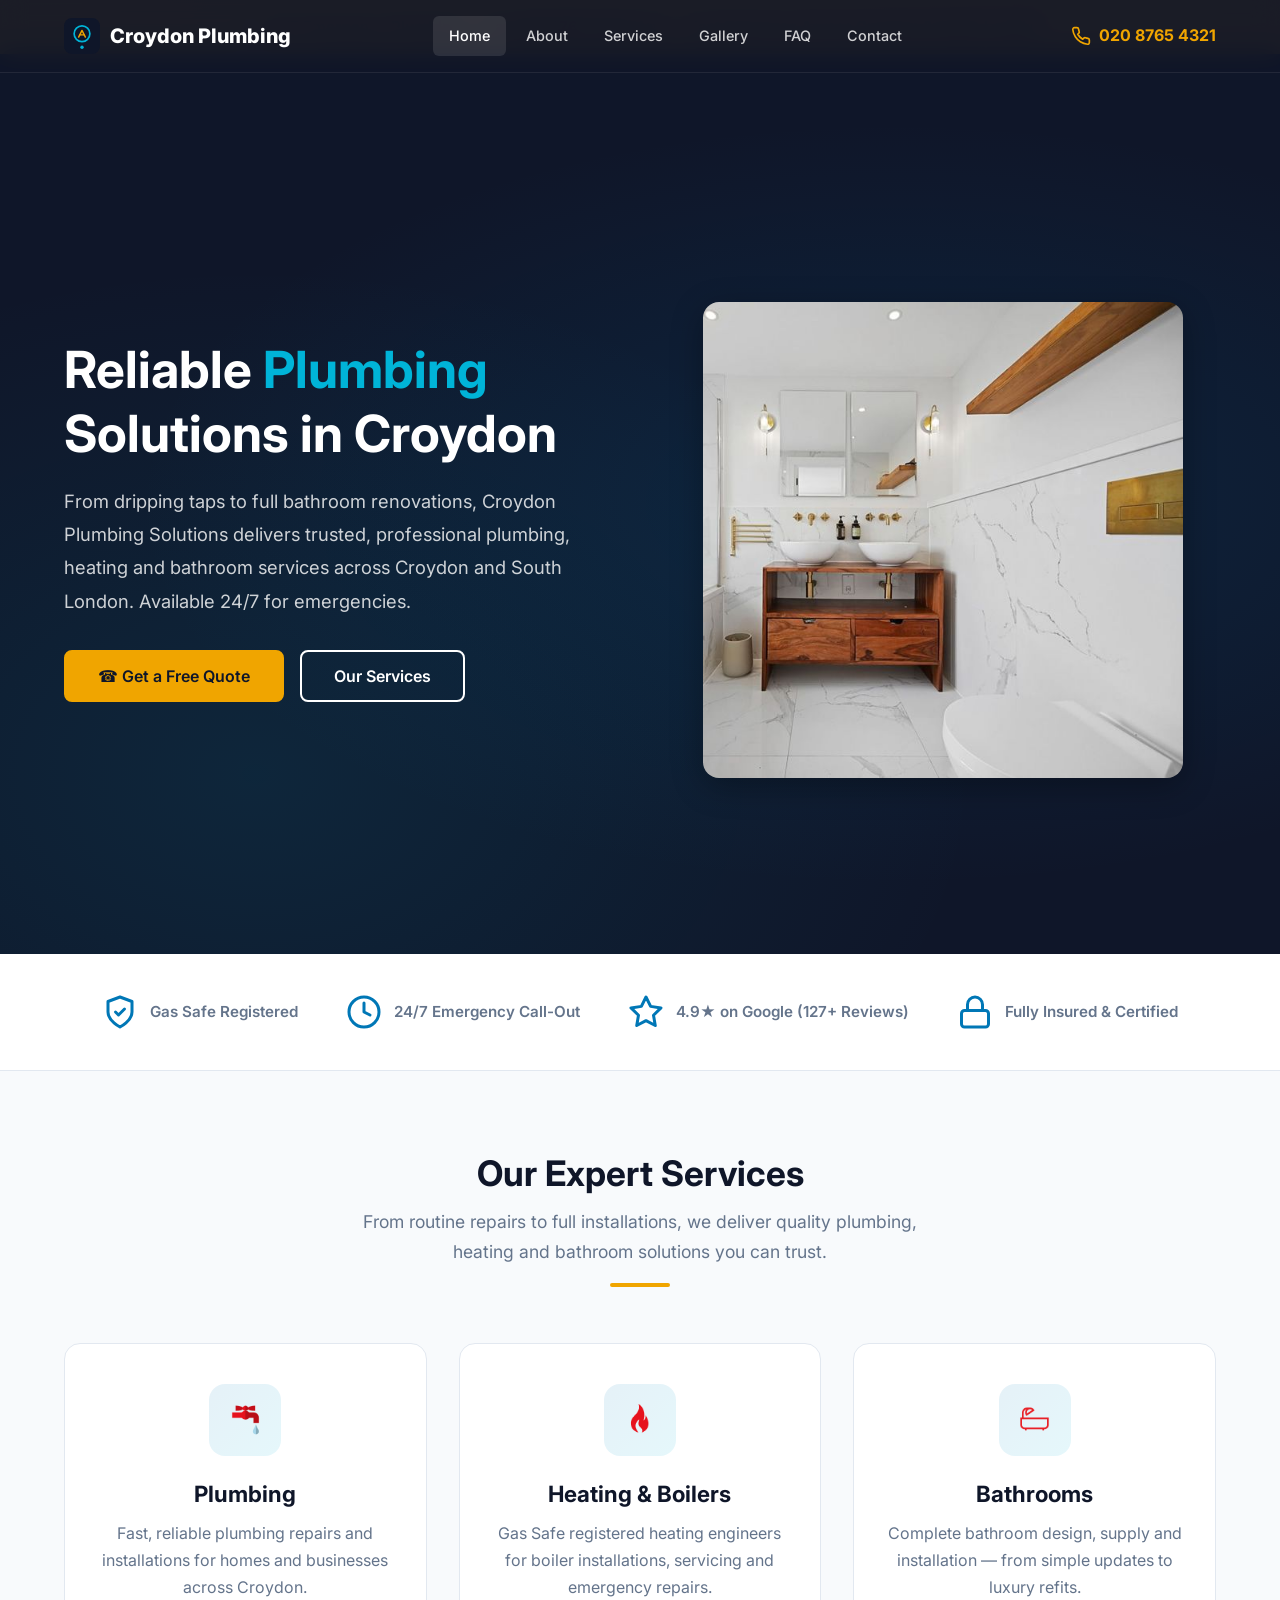
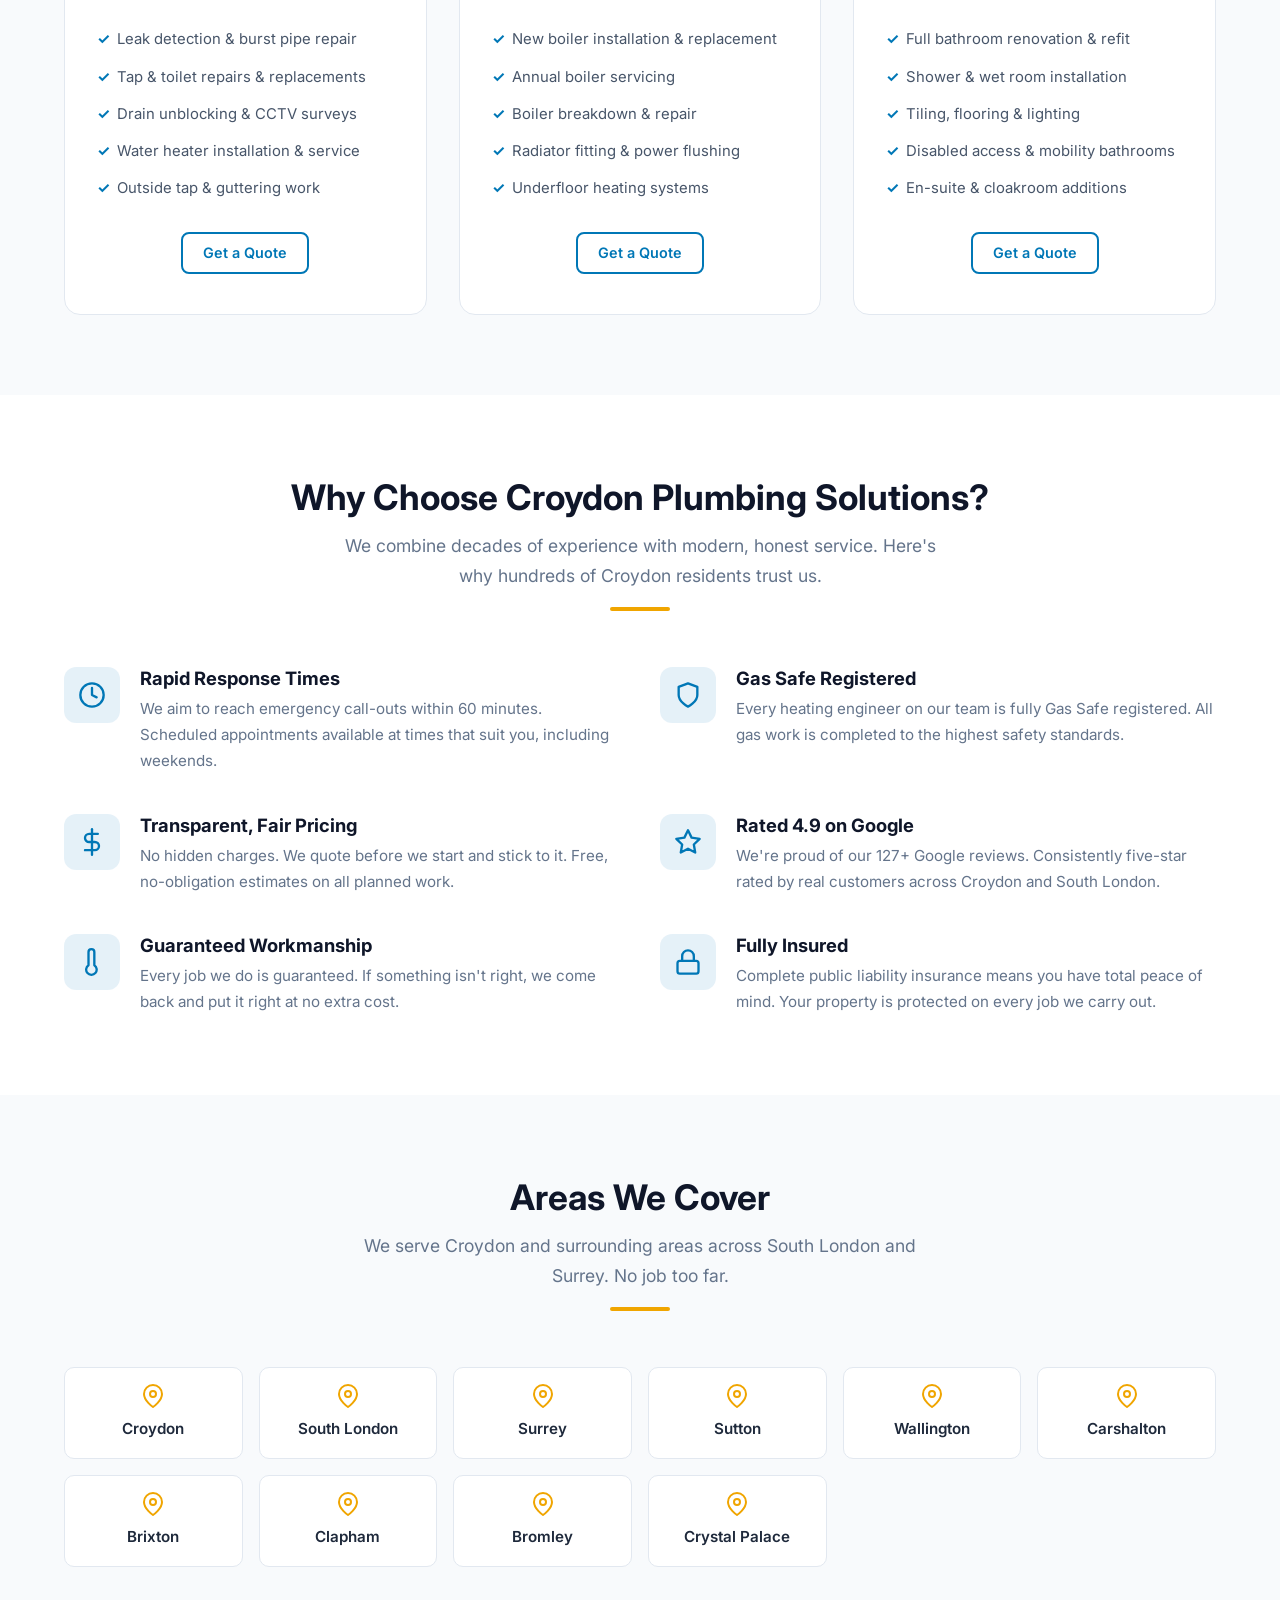
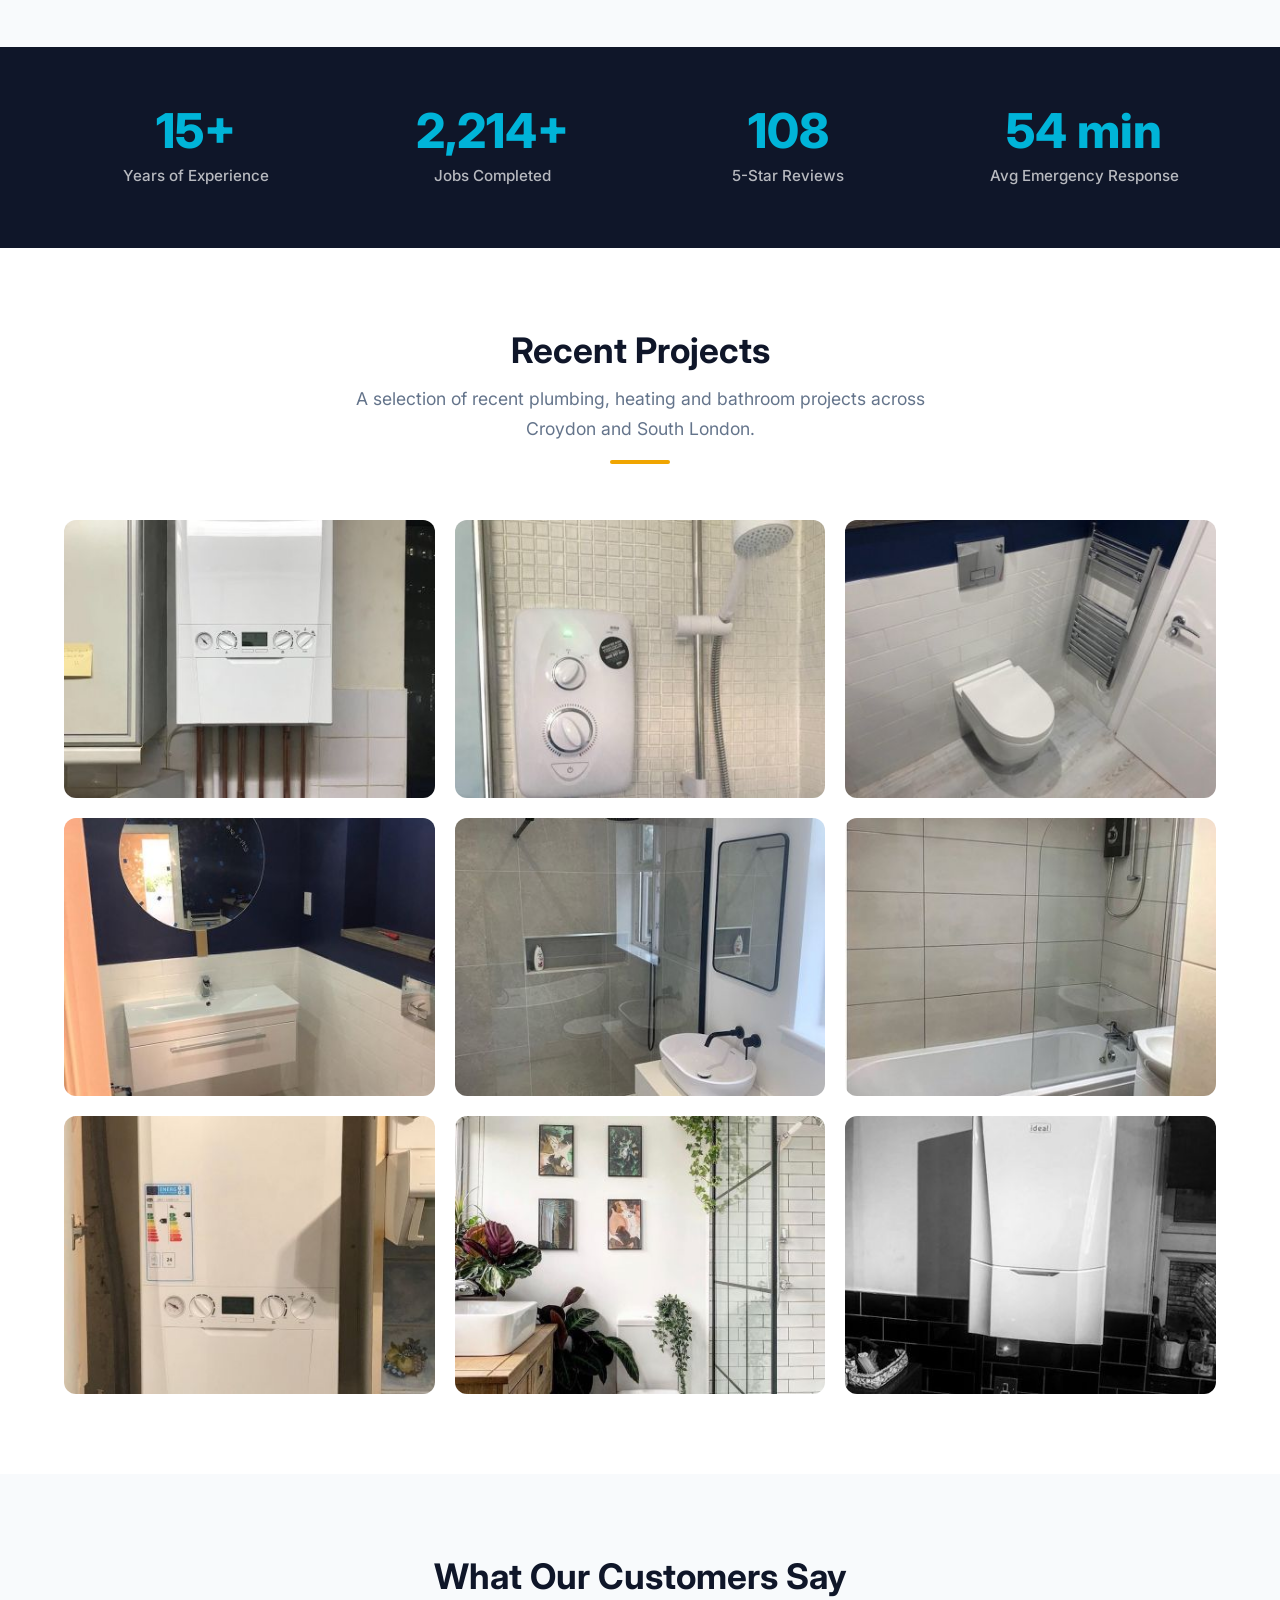
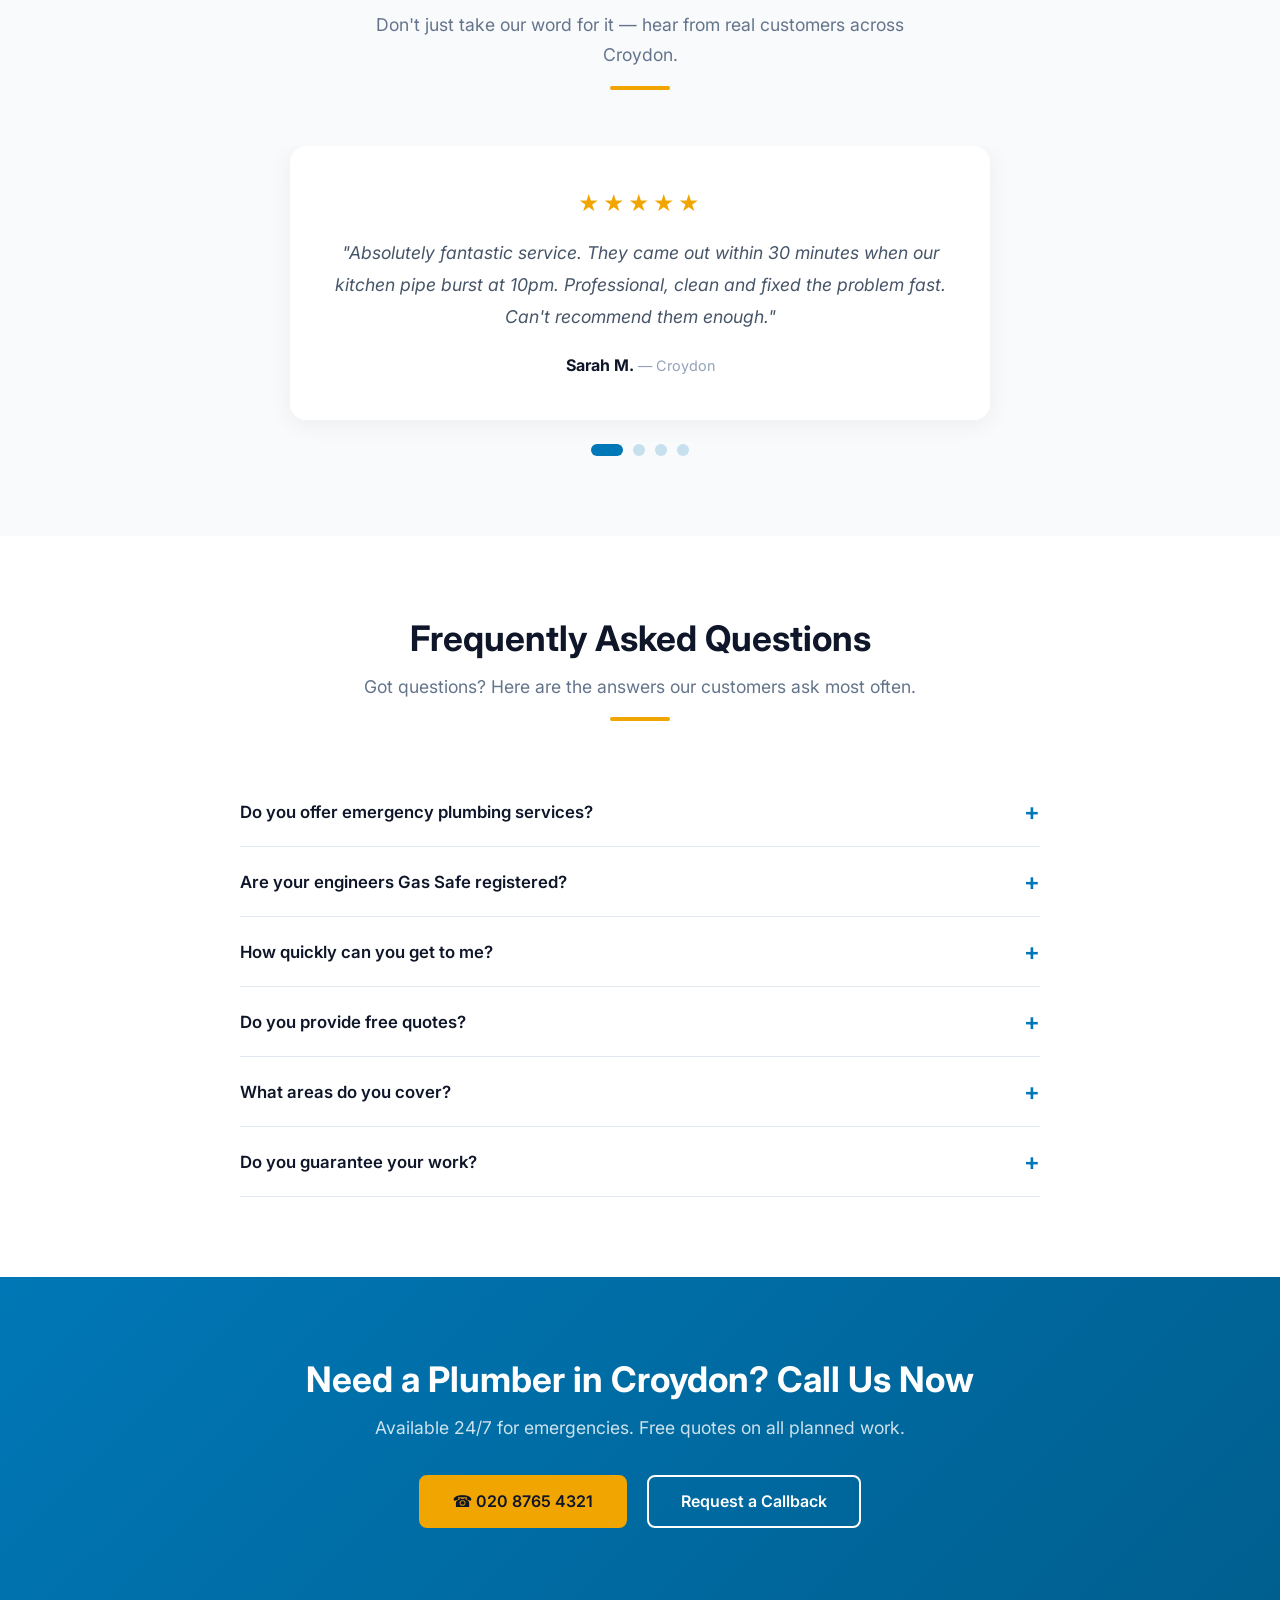
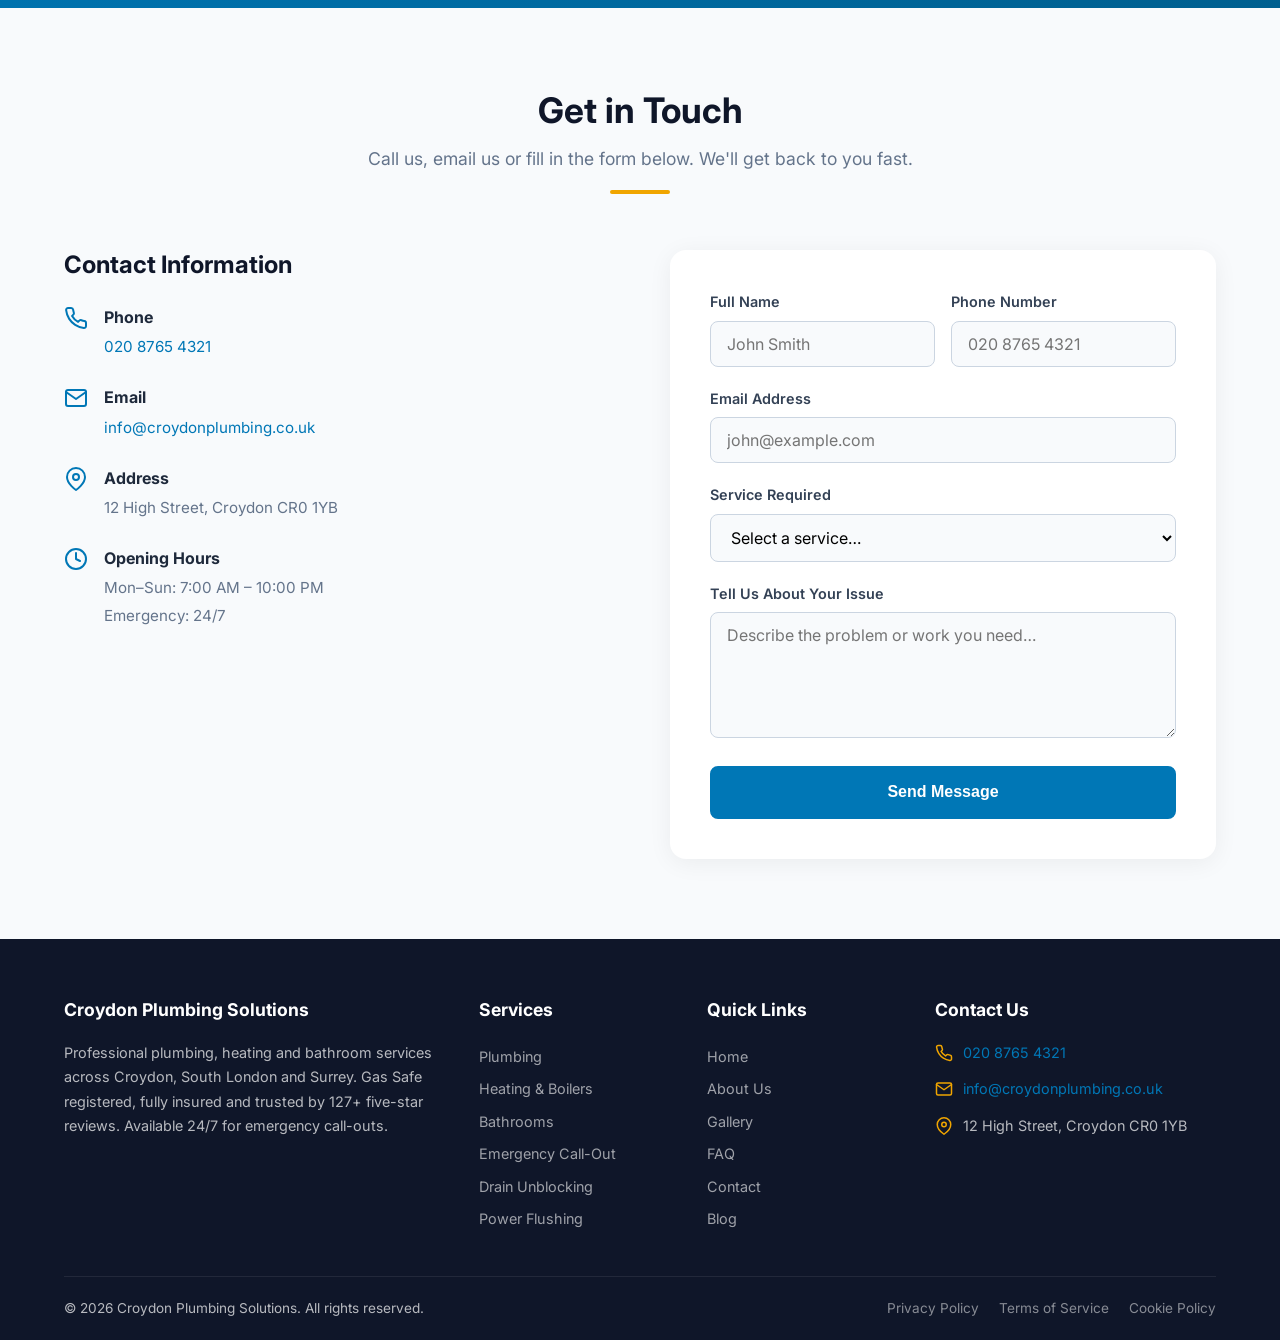
==== commit 4de8ddb1: "feat: add real images from jollyplbers.co.uk - gallery (9 showcase + 40 job photos), hero welcome im" ====
--- a/index.html
+++ b/index.html
@@ -199,30 +199,7 @@
           </div>
         </div>
         <div class="hero-visual">
-          <svg class="hero-illustration" viewBox="0 0 480 380" xmlns="http://www.w3.org/2000/svg" aria-hidden="true">
-            <!-- House outline -->
-            <path d="M240 40L60 160H100V320H380V160H420L240 40Z" fill="none" stroke="#00B4D8" stroke-width="3" opacity=".5"/>
-            <rect x="100" y="160" width="280" height="160" fill="rgba(0,119,182,0.05)" stroke="#00B4D8" stroke-width="2" opacity=".3"/>
-            <!-- Door -->
-            <rect x="200" y="220" width="80" height="100" rx="4" fill="none" stroke="rgba(255,255,255,.3)" stroke-width="2"/>
-            <circle cx="270" cy="270" r="4" fill="#F0A500"/>
-            <!-- Window left -->
-            <rect x="120" y="190" width="60" height="50" rx="4" fill="none" stroke="rgba(255,255,255,.2)" stroke-width="2"/>
-            <line x1="150" y1="190" x2="150" y2="240" stroke="rgba(255,255,255,.15)" stroke-width="1"/>
-            <line x1="120" y1="215" x2="180" y2="215" stroke="rgba(255,255,255,.15)" stroke-width="1"/>
-            <!-- Window right -->
-            <rect x="300" y="190" width="60" height="50" rx="4" fill="none" stroke="rgba(255,255,255,.2)" stroke-width="2"/>
-            <line x1="330" y1="190" x2="330" y2="240" stroke="rgba(255,255,255,.15)" stroke-width="1"/>
-            <line x1="300" y1="215" x2="360" y2="215" stroke="rgba(255,255,255,.15)" stroke-width="1"/>
-            <!-- Wrench icon on house -->
-            <circle cx="150" cy="140" r="18" fill="rgba(240,165,0,0.15)" stroke="#F0A500" stroke-width="2"/>
-            <path d="M143 140L155 128M143 128L155 140" stroke="#F0A500" stroke-width="2" stroke-linecap="round"/>
-            <!-- Water drop -->
-            <circle cx="310" cy="130" r="16" fill="rgba(0,180,216,0.15)" stroke="#00B4D8" stroke-width="2"/>
-            <path d="M310 120C310 120 302 132 310 137C318 132 310 120 310 120Z" fill="#00B4D8" opacity=".6"/>
-            <!-- Pipe lines -->
-            <path d="M60 340H140L160 320H320L340 340H420" fill="none" stroke="#0077B6" stroke-width="2" opacity=".3"/>
-          </svg>
+          <img src="assets/images/gallery/welcome-d149dc3c.jpeg" alt="Professional plumber at work in Croydon" class="hero-image" loading="eager">
         </div>
       </div>
     </div>
@@ -262,7 +239,7 @@
         <!-- Plumbing -->
         <div class="service-card fade-up">
           <div class="service-icon">
-            <svg viewBox="0 0 24 24" fill="none" stroke="currentColor" stroke-width="2" stroke-linecap="round" stroke-linejoin="round"><path d="M14 2H6a2 2 0 0 0-2 2v16a2 2 0 0 0 2 2h12a2 2 0 0 0 2-2V8z"/><polyline points="14 2 14 8 20 8"/><line x1="12" y1="18" x2="12" y2="12"/><line x1="9" y1="15" x2="15" y2="15"/></svg>
+            <img src="assets/images/icons/icon-plumbing.png" alt="Plumbing icon" width="48" height="48">
           </div>
           <h3>Plumbing</h3>
           <p>Fast, reliable plumbing repairs and installations for homes and businesses across Croydon.</p>
@@ -278,7 +255,7 @@
         <!-- Heating -->
         <div class="service-card fade-up delay-1">
           <div class="service-icon">
-            <svg viewBox="0 0 24 24" fill="none" stroke="currentColor" stroke-width="2" stroke-linecap="round" stroke-linejoin="round"><path d="M14 14.76V3.5a2.5 2.5 0 0 0-5 0v11.26a4.5 4.5 0 1 0 5 0z"/></svg>
+            <img src="assets/images/icons/icon-heating.png" alt="Heating icon" width="48" height="48">
           </div>
           <h3>Heating &amp; Boilers</h3>
           <p>Gas Safe registered heating engineers for boiler installations, servicing and emergency repairs.</p>
@@ -294,7 +271,7 @@
         <!-- Bathrooms -->
         <div class="service-card fade-up delay-2">
           <div class="service-icon">
-            <svg viewBox="0 0 24 24" fill="none" stroke="currentColor" stroke-width="2" stroke-linecap="round" stroke-linejoin="round"><path d="M4 12H20M4 12C4 12 4 18 12 18C20 18 20 12 20 12M4 12V8a4 4 0 0 1 4-4h8a4 4 0 0 1 4 4v4"/><path d="M12 18v4M8 22h8"/></svg>
+            <img src="assets/images/icons/icon-bathrooms.png" alt="Bathrooms icon" width="48" height="48">
           </div>
           <h3>Bathrooms</h3>
           <p>Complete bathroom design, supply and installation — from simple updates to luxury refits.</p>
@@ -434,15 +411,15 @@
         <div class="accent-line"></div>
       </div>
       <div class="gallery-grid">
-        <div class="gallery-item fade-up"><div class="placeholder"><svg viewBox="0 0 24 24" fill="none" stroke="currentColor" stroke-width="1.5"><rect x="3" y="3" width="18" height="18" rx="2"/><circle cx="8.5" cy="8.5" r="1.5"/><path d="M21 15l-5-5L5 21"/></svg></div></div>
-        <div class="gallery-item fade-up delay-1"><div class="placeholder"><svg viewBox="0 0 24 24" fill="none" stroke="currentColor" stroke-width="1.5"><rect x="3" y="3" width="18" height="18" rx="2"/><circle cx="8.5" cy="8.5" r="1.5"/><path d="M21 15l-5-5L5 21"/></svg></div></div>
-        <div class="gallery-item fade-up delay-2"><div class="placeholder"><svg viewBox="0 0 24 24" fill="none" stroke="currentColor" stroke-width="1.5"><rect x="3" y="3" width="18" height="18" rx="2"/><circle cx="8.5" cy="8.5" r="1.5"/><path d="M21 15l-5-5L5 21"/></svg></div></div>
-        <div class="gallery-item fade-up"><div class="placeholder"><svg viewBox="0 0 24 24" fill="none" stroke="currentColor" stroke-width="1.5"><rect x="3" y="3" width="18" height="18" rx="2"/><circle cx="8.5" cy="8.5" r="1.5"/><path d="M21 15l-5-5L5 21"/></svg></div></div>
-        <div class="gallery-item fade-up delay-1"><div class="placeholder"><svg viewBox="0 0 24 24" fill="none" stroke="currentColor" stroke-width="1.5"><rect x="3" y="3" width="18" height="18" rx="2"/><circle cx="8.5" cy="8.5" r="1.5"/><path d="M21 15l-5-5L5 21"/></svg></div></div>
-        <div class="gallery-item fade-up delay-2"><div class="placeholder"><svg viewBox="0 0 24 24" fill="none" stroke="currentColor" stroke-width="1.5"><rect x="3" y="3" width="18" height="18" rx="2"/><circle cx="8.5" cy="8.5" r="1.5"/><path d="M21 15l-5-5L5 21"/></svg></div></div>
-        <div class="gallery-item fade-up"><div class="placeholder"><svg viewBox="0 0 24 24" fill="none" stroke="currentColor" stroke-width="1.5"><rect x="3" y="3" width="18" height="18" rx="2"/><circle cx="8.5" cy="8.5" r="1.5"/><path d="M21 15l-5-5L5 21"/></svg></div></div>
-        <div class="gallery-item fade-up delay-1"><div class="placeholder"><svg viewBox="0 0 24 24" fill="none" stroke="currentColor" stroke-width="1.5"><rect x="3" y="3" width="18" height="18" rx="2"/><circle cx="8.5" cy="8.5" r="1.5"/><path d="M21 15l-5-5L5 21"/></svg></div></div>
-        <div class="gallery-item fade-up delay-2"><div class="placeholder"><svg viewBox="0 0 24 24" fill="none" stroke="currentColor" stroke-width="1.5"><rect x="3" y="3" width="18" height="18" rx="2"/><circle cx="8.5" cy="8.5" r="1.5"/><path d="M21 15l-5-5L5 21"/></svg></div></div>
+        <div class="gallery-item fade-up"><img src="assets/images/gallery/new-boiler-install-brixton-0b840d20.jpeg" alt="New boiler installation in Brixton" loading="lazy"></div>
+        <div class="gallery-item fade-up delay-1"><img src="assets/images/gallery/shower-installation-brixton-26df3a5e.jpeg" alt="Shower installation in Brixton" loading="lazy"></div>
+        <div class="gallery-item fade-up delay-2"><img src="assets/images/gallery/refitted-bathroom-brixton-8c5ecea2.jpeg" alt="Refitted bathroom in Brixton" loading="lazy"></div>
+        <div class="gallery-item fade-up"><img src="assets/images/gallery/new-bathroom-suite-brixton-dc807183.jpeg" alt="New bathroom suite in Brixton" loading="lazy"></div>
+        <div class="gallery-item fade-up delay-1"><img src="assets/images/gallery/200304-bathroom-suite-install-clapham-cd3e81c1.jpeg" alt="Bathroom suite installation in Clapham" loading="lazy"></div>
+        <div class="gallery-item fade-up delay-2"><img src="assets/images/gallery/200304-new-bath-shower-install-clapham-5c65c7a4.jpeg" alt="New bath and shower install in Clapham" loading="lazy"></div>
+        <div class="gallery-item fade-up"><img src="assets/images/gallery/boiler-installation-brixton-e875ab34.jpeg" alt="Boiler installation in Brixton" loading="lazy"></div>
+        <div class="gallery-item fade-up delay-1"><img src="assets/images/gallery/200304-bathoom-fitting-in-clapham-e0c36cd1.jpeg" alt="Bathroom fitting in Clapham" loading="lazy"></div>
+        <div class="gallery-item fade-up delay-2"><img src="assets/images/gallery/200304-new-boiler-installation-clapham-ce517bce.jpeg" alt="New boiler installation in Clapham" loading="lazy"></div>
       </div>
     </div>
   </section>
--- a/styles.css
+++ b/styles.css
@@ -103,12 +103,14 @@
 .hero-buttons { display: flex; gap: 16px; flex-wrap: wrap; margin-bottom: 40px; }
 .hero-visual { display: flex; justify-content: center; align-items: center; }
 .hero-illustration { width: 100%; max-width: 480px; }
+.hero-image { width: 100%; max-width: 480px; border-radius: 16px; box-shadow: 0 8px 32px rgba(0,0,0,.3); object-fit: cover; }
 @media (max-width: 968px) {
   .hero-grid { grid-template-columns: 1fr; text-align: center; }
   .hero-content p { margin: 0 auto 32px; }
   .hero-buttons { justify-content: center; }
   .hero-content h1 { font-size: 2.4rem; }
   .hero-illustration { max-width: 320px; }
+  .hero-image { max-width: 320px; }
 }
 
 /* --- Emergency Banner --- */
@@ -152,6 +154,7 @@
   color: #0077B6;
 }
 .service-icon svg { width: 36px; height: 36px; }
+.service-icon img { width: 48px; height: 48px; object-fit: contain; }
 .service-card h3 { font-size: 1.4rem; margin-bottom: 12px; }
 .service-card p { color: #64748b; margin-bottom: 20px; }
 .service-card ul { text-align: left; margin-bottom: 24px; }
@@ -195,11 +198,7 @@
   background: #e2e8f0; position: relative; cursor: pointer; transition: transform .3s;
 }
 .gallery-item:hover { transform: scale(1.03); }
-.gallery-item .placeholder {
-  width: 100%; height: 100%; display: flex; align-items: center; justify-content: center;
-  background: linear-gradient(135deg, #e2e8f0, #cbd5e1); color: #94a3b8;
-}
-.gallery-item .placeholder svg { width: 48px; height: 48px; }
+.gallery-item img { width: 100%; height: 100%; object-fit: cover; display: block; }
 @media (max-width: 768px) { .gallery-grid { grid-template-columns: repeat(2, 1fr); } }
 
 /* --- Testimonials --- */
